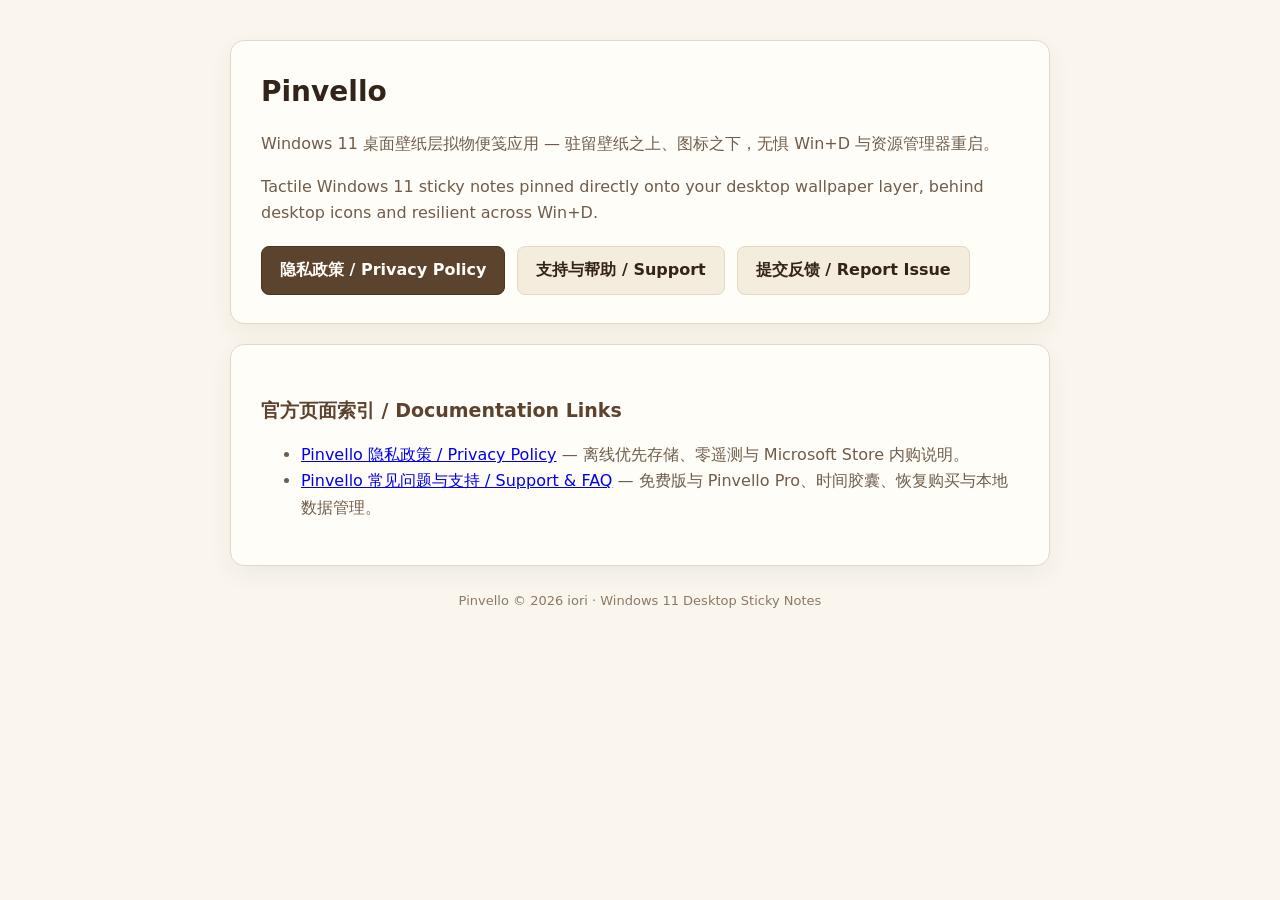
==== index.html @ 38069042 "docs: publish Pinvello privacy policy and support pages" ====
<!DOCTYPE html>
<html lang="zh-Hans">
<head>
  <meta charset="utf-8" />
  <meta name="viewport" content="width=device-width, initial-scale=1" />
  <title>Pinvello — Windows 11 桌面壁纸层便笺 / Desktop Sticky Notes</title>
  <style>
    :root {
      --bg: #faf6ee;
      --card: #fffdf8;
      --border: #e4d8c5;
      --accent: #c29b4e;
      --ink: #332419;
      --muted: #6f5d4b;
      --btn: #5c432e;
      --btn-txt: #fffdf8;
    }
    * { box-sizing: border-box; }
    body {
      margin: 0;
      font-family: "Segoe UI", "Microsoft YaHei UI", system-ui, sans-serif;
      background: var(--bg);
      color: var(--ink);
      line-height: 1.65;
    }
    main {
      max-width: 860px;
      margin: 40px auto;
      padding: 0 20px;
    }
    .card {
      background: var(--card);
      border: 1px solid var(--border);
      border-radius: 14px;
      padding: 28px 30px;
      box-shadow: 0 8px 24px rgba(51, 36, 25, 0.06);
      margin-bottom: 20px;
    }
    h1 { margin: 0 0 8px; font-size: 28px; }
    h2 { margin: 22px 0 8px; font-size: 19px; color: var(--btn); }
    p, li { color: var(--muted); }
    .actions {
      display: flex;
      flex-wrap: wrap;
      gap: 12px;
      margin-top: 20px;
    }
    .btn {
      display: inline-block;
      padding: 10px 18px;
      border-radius: 8px;
      text-decoration: none;
      font-weight: 600;
      border: 1px solid var(--border);
      color: var(--ink);
      background: #f4ecdc;
    }
    .btn-primary {
      background: var(--btn);
      border-color: #4a3422;
      color: var(--btn-txt);
    }
    footer {
      text-align: center;
      font-size: 13px;
      color: #8b7967;
      margin-top: 24px;
    }
  </style>
</head>
<body>
  <main>
    <section class="card">
      <h1>Pinvello</h1>
      <p>Windows 11 桌面壁纸层拟物便笺应用 — 驻留壁纸之上、图标之下，无惧 Win+D 与资源管理器重启。</p>
      <p>Tactile Windows 11 sticky notes pinned directly onto your desktop wallpaper layer, behind desktop icons and resilient across Win+D.</p>
      <div class="actions">
        <a class="btn btn-primary" href="./privacy.html">隐私政策 / Privacy Policy</a>
        <a class="btn" href="./support.html">支持与帮助 / Support</a>
        <a class="btn" href="https://github.com/botmiao/pinvello-docs/issues">提交反馈 / Report Issue</a>
      </div>
    </section>

    <section class="card">
      <h2>官方页面索引 / Documentation Links</h2>
      <ul>
        <li><a href="./privacy.html">Pinvello 隐私政策 / Privacy Policy</a> — 离线优先存储、零遥测与 Microsoft Store 内购说明。</li>
        <li><a href="./support.html">Pinvello 常见问题与支持 / Support & FAQ</a> — 免费版与 Pinvello Pro、时间胶囊、恢复购买与本地数据管理。</li>
      </ul>
    </section>

    <footer>Pinvello &copy; 2026 iori · Windows 11 Desktop Sticky Notes</footer>
  </main>
</body>
</html>
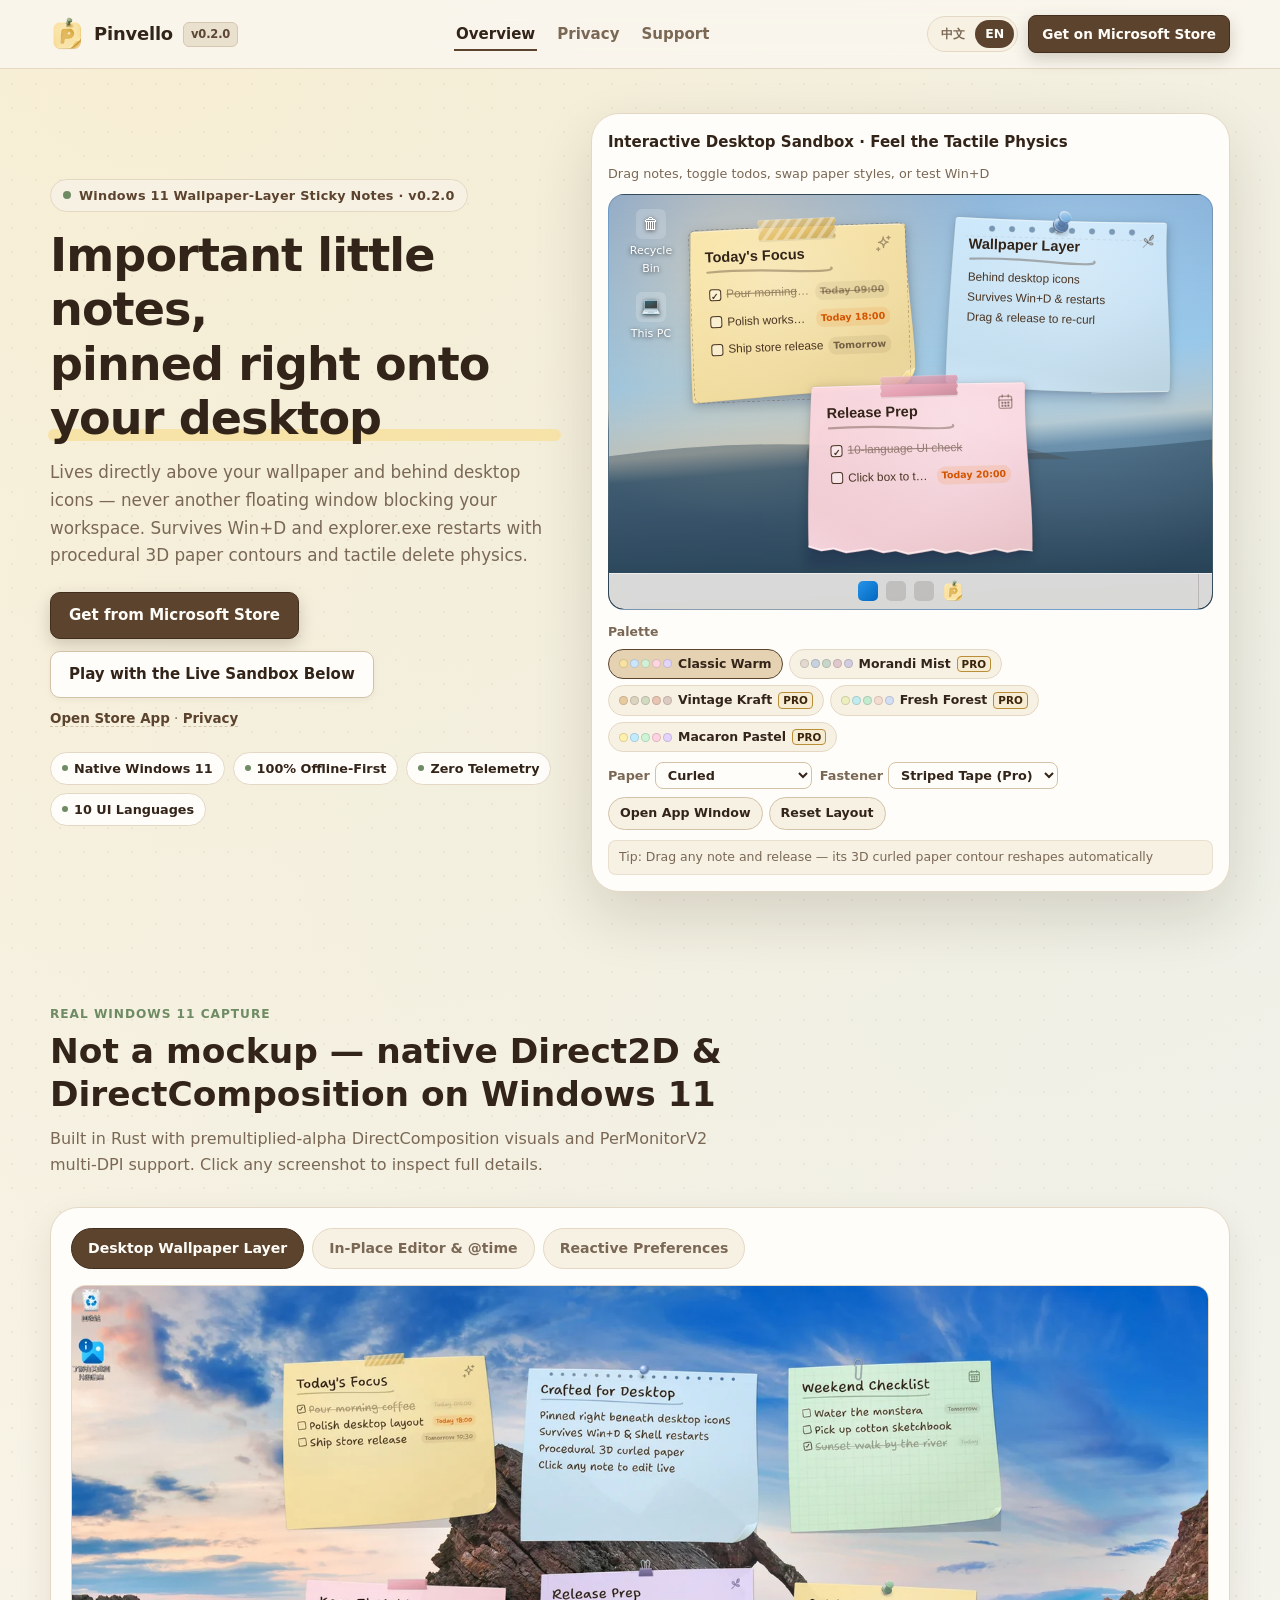
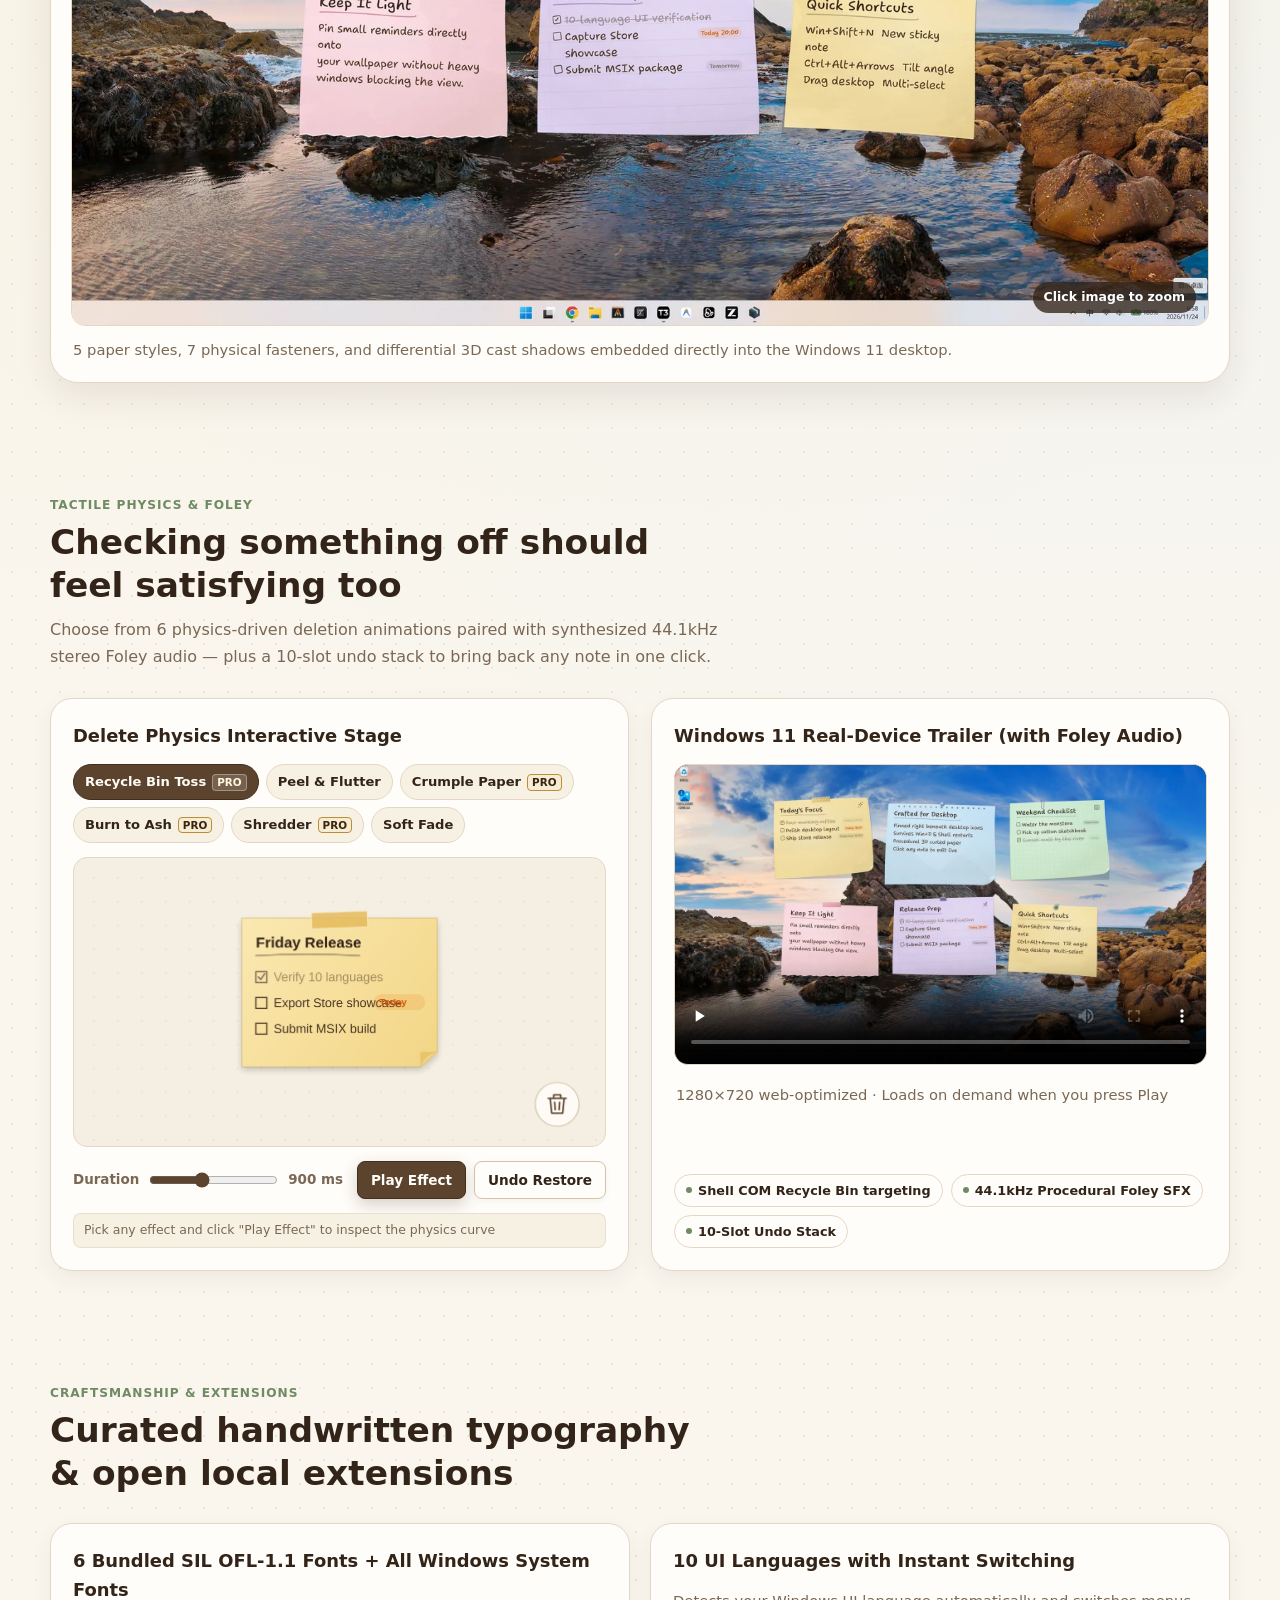
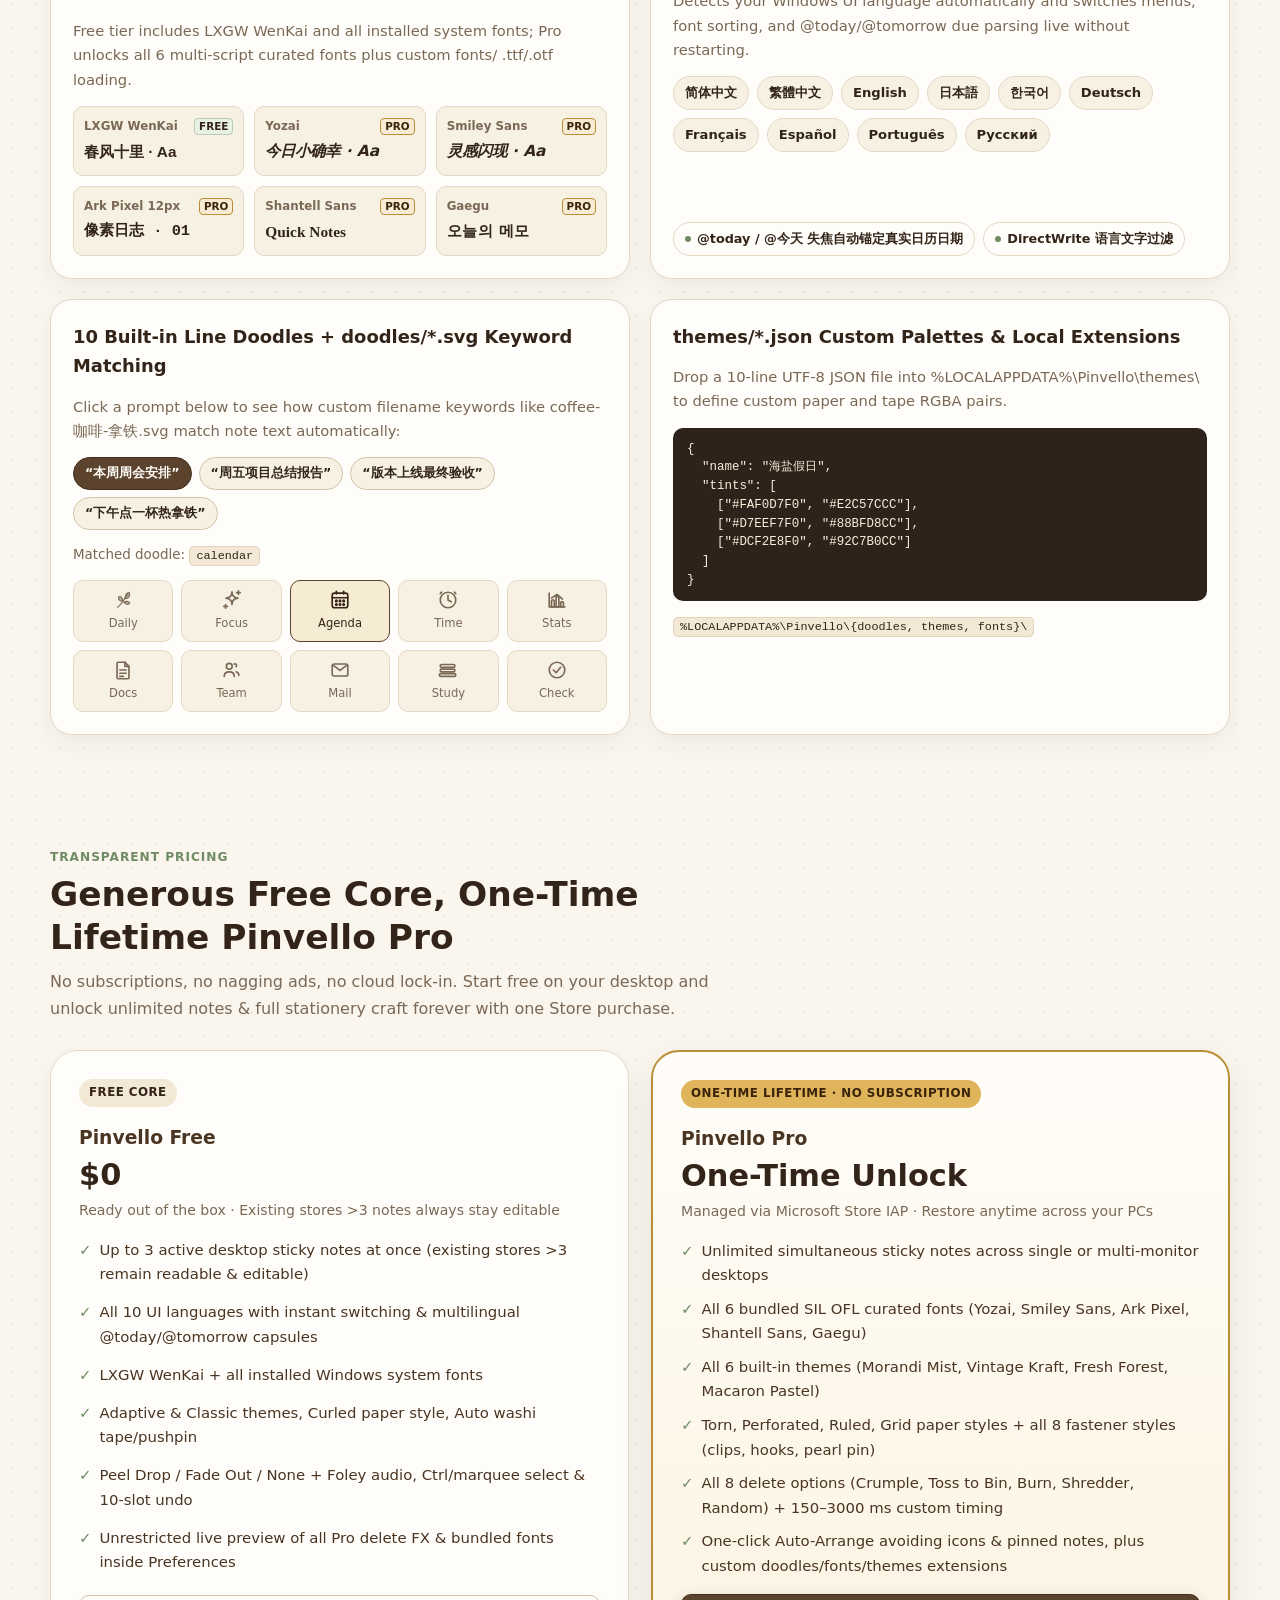
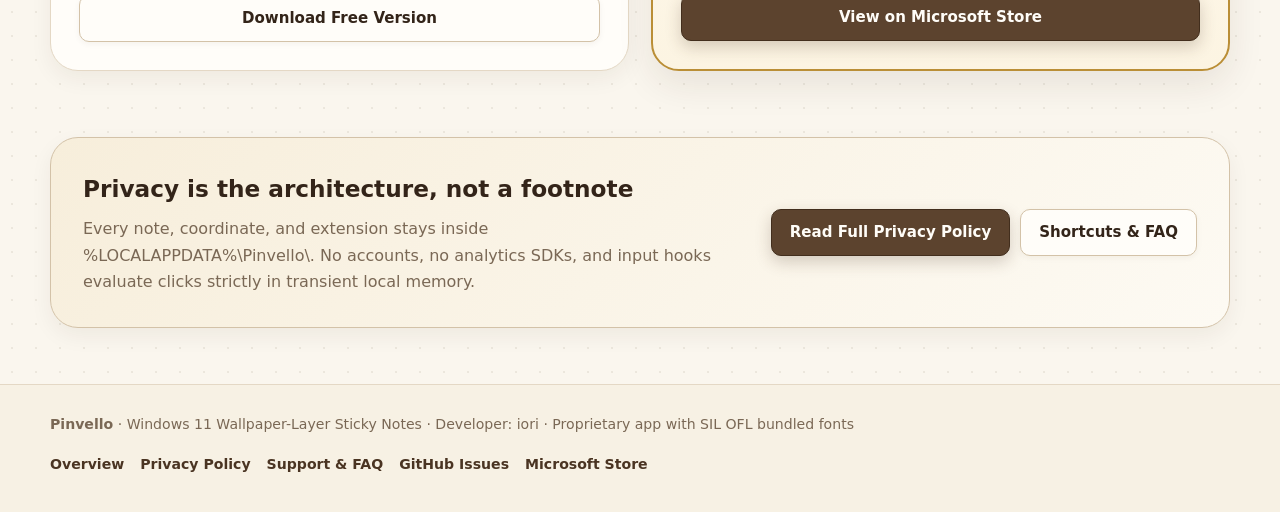
==== commit 91bdef88: "feat(site): upgrade landing page, privacy policy, and support center" ====
--- a/index.html
+++ b/index.html
@@ -3,93 +3,526 @@
 <head>
   <meta charset="utf-8" />
   <meta name="viewport" content="width=device-width, initial-scale=1" />
-  <title>Pinvello — Windows 11 桌面壁纸层便笺 / Desktop Sticky Notes</title>
-  <style>
-    :root {
-      --bg: #faf6ee;
-      --card: #fffdf8;
-      --border: #e4d8c5;
-      --accent: #c29b4e;
-      --ink: #332419;
-      --muted: #6f5d4b;
-      --btn: #5c432e;
-      --btn-txt: #fffdf8;
+  <title
+    data-title-zh="Pinvello — Windows 11 桌面壁纸层拟物便笺"
+    data-title-en="Pinvello — Windows 11 Wallpaper-Layer Sticky Notes"
+  >Pinvello — Windows 11 桌面壁纸层拟物便笺</title>
+  <meta name="description" content="Pinvello 是一款运行在 Windows 11 桌面壁纸层之上、桌面图标之下的拟物便笺应用。无惧 Win+D 与资源管理器重启，支持程序化三维翘角纸感、@time 时间胶囊、6 种物理删除动效与 10 种界面语言，100% 离线隐私优先。" />
+  <link rel="icon" type="image/png" sizes="32x32" href="./assets/img/favicon-32.png" />
+  <link rel="apple-touch-icon" sizes="180x180" href="./assets/img/apple-touch-icon.png" />
+
+  <meta property="og:type" content="website" />
+  <meta property="og:title" content="Pinvello — Windows 11 桌面壁纸层拟物便笺" />
+  <meta property="og:description" content="贴在壁纸之上、图标之下；无惧 Win+D 的手账风桌面便笺，100% 离线优先、零遥测。" />
+  <meta property="og:image" content="./assets/img/og-cover-zh.jpg" />
+  <meta name="twitter:card" content="summary_large_image" />
+
+  <link rel="stylesheet" href="./assets/css/tokens.css" />
+  <link rel="stylesheet" href="./assets/css/main.css" />
+
+  <script type="application/ld+json">
+  {
+    "@context": "https://schema.org",
+    "@type": "SoftwareApplication",
+    "name": "Pinvello",
+    "operatingSystem": "Windows 11",
+    "applicationCategory": "ProductivityApplication",
+    "softwareVersion": "0.2.0",
+    "author": {
+      "@type": "Person",
+      "name": "iori"
+    },
+    "downloadUrl": "https://apps.microsoft.com/detail/9NRGMTLZ4JXN",
+    "offers": {
+      "@type": "Offer",
+      "price": "0",
+      "priceCurrency": "USD"
     }
-    * { box-sizing: border-box; }
-    body {
-      margin: 0;
-      font-family: "Segoe UI", "Microsoft YaHei UI", system-ui, sans-serif;
-      background: var(--bg);
-      color: var(--ink);
-      line-height: 1.65;
-    }
-    main {
-      max-width: 860px;
-      margin: 40px auto;
-      padding: 0 20px;
-    }
-    .card {
-      background: var(--card);
-      border: 1px solid var(--border);
-      border-radius: 14px;
-      padding: 28px 30px;
-      box-shadow: 0 8px 24px rgba(51, 36, 25, 0.06);
-      margin-bottom: 20px;
-    }
-    h1 { margin: 0 0 8px; font-size: 28px; }
-    h2 { margin: 22px 0 8px; font-size: 19px; color: var(--btn); }
-    p, li { color: var(--muted); }
-    .actions {
-      display: flex;
-      flex-wrap: wrap;
-      gap: 12px;
-      margin-top: 20px;
-    }
-    .btn {
-      display: inline-block;
-      padding: 10px 18px;
-      border-radius: 8px;
-      text-decoration: none;
-      font-weight: 600;
-      border: 1px solid var(--border);
-      color: var(--ink);
-      background: #f4ecdc;
-    }
-    .btn-primary {
-      background: var(--btn);
-      border-color: #4a3422;
-      color: var(--btn-txt);
-    }
-    footer {
-      text-align: center;
-      font-size: 13px;
-      color: #8b7967;
-      margin-top: 24px;
-    }
-  </style>
+  }
+  </script>
 </head>
 <body>
+  <header class="site-header">
+    <div class="container header-inner">
+      <a class="brand" href="./index.html">
+        <img src="./assets/img/logo-128.webp" width="34" height="34" alt="Pinvello Logo" />
+        <span>Pinvello</span>
+        <span class="version-badge">v0.2.0</span>
+      </a>
+
+      <nav class="site-nav" id="site-nav" aria-label="主导航">
+        <ul class="nav-links">
+          <li><a class="is-current" href="./index.html" data-i18n="nav.overview">功能与体验</a></li>
+          <li><a href="./privacy.html" data-i18n="nav.privacy">隐私政策</a></li>
+          <li><a href="./support.html" data-i18n="nav.support">支持中心</a></li>
+        </ul>
+      </nav>
+
+      <div class="header-actions">
+        <div class="lang-switch" role="group" aria-label="Language">
+          <button type="button" class="is-active" data-lang-btn="zh" aria-pressed="true">中文</button>
+          <button type="button" data-lang-btn="en" aria-pressed="false">EN</button>
+        </div>
+        <a
+          class="btn btn-primary btn-sm btn-store-nav"
+          href="https://apps.microsoft.com/detail/9NRGMTLZ4JXN"
+          target="_blank"
+          rel="noopener"
+          data-i18n="nav.store"
+        >Microsoft Store 获取</a>
+        <button
+          type="button"
+          class="mobile-toggle"
+          id="mobile-nav-toggle"
+          aria-expanded="false"
+          aria-controls="site-nav"
+        >☰</button>
+      </div>
+    </div>
+  </header>
+
   <main>
-    <section class="card">
-      <h1>Pinvello</h1>
-      <p>Windows 11 桌面壁纸层拟物便笺应用 — 驻留壁纸之上、图标之下，无惧 Win+D 与资源管理器重启。</p>
-      <p>Tactile Windows 11 sticky notes pinned directly onto your desktop wallpaper layer, behind desktop icons and resilient across Win+D.</p>
-      <div class="actions">
-        <a class="btn btn-primary" href="./privacy.html">隐私政策 / Privacy Policy</a>
-        <a class="btn" href="./support.html">支持与帮助 / Support</a>
-        <a class="btn" href="https://github.com/botmiao/pinvello-docs/issues">提交反馈 / Report Issue</a>
+    <!-- Hero + Interactive Windows 11 Desktop Sandbox -->
+    <section class="hero">
+      <div class="container hero-grid">
+        <div class="hero-copy">
+          <div class="eyebrow">
+            <span class="eyebrow-dot" aria-hidden="true"></span>
+            <span data-i18n="hero.eyebrow">Windows 11 壁纸层拟物便笺 · v0.2.0</span>
+          </div>
+          <h1>
+            <span data-i18n="hero.title.a">把重要的小事，</span><br />
+            <span class="hl" data-i18n="hero.title.b">真正贴在桌面上</span>
+          </h1>
+          <p class="hero-lead" data-i18n="hero.lead">
+            驻留于桌面壁纸之上、图标之下——不是悬浮在窗口顶层的遮挡物。无惧 Win+D 显示桌面与资源管理器重启，自带 64 位随机三维翘角纸感与物理拟真销毁动效。
+          </p>
+
+          <div class="hero-actions">
+            <a
+              class="btn btn-primary"
+              href="https://apps.microsoft.com/detail/9NRGMTLZ4JXN"
+              target="_blank"
+              rel="noopener"
+              data-i18n="hero.cta.primary"
+            >从 Microsoft Store 获取</a>
+            <a class="btn" href="#sandbox" data-i18n="hero.cta.try">先在下方试玩桌面沙盒</a>
+          </div>
+          <div class="hero-sublinks">
+            <a href="ms-windows-store://pdp/?productid=9NRGMTLZ4JXN" data-i18n="hero.cta.app">直唤 Windows 商店应用</a>
+            <span> · </span>
+            <a href="./privacy.html" data-i18n="nav.privacy">隐私政策</a>
+          </div>
+
+          <div class="trust-chips">
+            <span class="trust-chip" data-i18n="hero.badge.win11">Windows 11 原生单进程</span>
+            <span class="trust-chip" data-i18n="hero.badge.offline">100% 离线优先</span>
+            <span class="trust-chip" data-i18n="hero.badge.telemetry">零遥测 / 无账号</span>
+            <span class="trust-chip" data-i18n="hero.badge.i18n">10 语种自适应</span>
+          </div>
+        </div>
+
+        <section class="sandbox-card" id="sandbox" aria-label="Windows 11 桌面互动沙盒">
+          <div class="sandbox-top">
+            <strong data-i18n="sandbox.title">互动桌面沙盒 · 动手试试手感</strong>
+            <span data-i18n="sandbox.hint">可直接拖拽便笺、勾选待办，或点右上角演示 Win+D</span>
+          </div>
+
+          <div class="sandbox-stage" id="sandbox-stage">
+            <!-- Coastal horizon backdrop matching Pinvello showcase mood -->
+            <svg class="sandbox-wallpaper-art" viewBox="0 0 640 420" preserveAspectRatio="none" aria-hidden="true">
+              <defs>
+                <linearGradient id="sb_sea_grad" x1="0" y1="0" x2="0" y2="1">
+                  <stop offset="0%" stop-color="rgba(255,222,179,0.22)" />
+                  <stop offset="56%" stop-color="rgba(130,175,212,0.12)" />
+                  <stop offset="100%" stop-color="rgba(26,48,66,0.52)" />
+                </linearGradient>
+              </defs>
+              <rect width="640" height="420" fill="url(#sb_sea_grad)" />
+              <path d="M 0 265 Q 155 245, 290 258 T 640 248 L 640 420 L 0 420 Z" fill="rgba(29, 54, 72, 0.42)" />
+              <path d="M 210 260 C 245 190, 320 170, 360 218 C 388 250, 440 256, 490 268 L 210 268 Z" fill="rgba(72, 58, 46, 0.34)" />
+            </svg>
+
+            <!-- Sticky Notes Layer (z-index: 2, below desktop icons) -->
+            <div class="sandbox-notes-layer" id="sandbox-notes-layer"></div>
+
+            <!-- Desktop Icons Layer (z-index: 4, always above notes) -->
+            <div class="sandbox-icons-layer" aria-hidden="true">
+              <div class="win-icon">
+                <div class="win-icon-glyph">🗑</div>
+                <span data-i18n="sandbox.icon.bin">回收站</span>
+              </div>
+              <div class="win-icon">
+                <div class="win-icon-glyph">💻</div>
+                <span data-i18n="sandbox.icon.pc">此电脑</span>
+              </div>
+            </div>
+
+            <!-- Simulated Foreground Window for Win+D demo (z-index: 6) -->
+            <div class="sandbox-mock-window" id="sandbox-mock-window" aria-hidden="true">
+              <div class="mock-titlebar">
+                <span data-i18n="sandbox.mock.title">正在工作 — 浏览器 / 文档窗口</span>
+                <button type="button" class="mock-min-btn" id="sandbox-mock-min" title="Minimize">─</button>
+              </div>
+              <div class="mock-body">
+                <p style="margin:0" data-i18n="sandbox.mock.body">
+                  普通窗口在顶层工作；按下 Win+D 最小化所有窗口后，Pinvello 依然静静贴在壁纸上。
+                </p>
+                <div class="mock-skeleton">
+                  <span style="width:82%"></span>
+                  <span style="width:65%"></span>
+                  <span style="width:90%"></span>
+                </div>
+              </div>
+            </div>
+
+            <!-- Windows 11 Frosted Taskbar (z-index: 8) -->
+            <div class="sandbox-taskbar">
+              <div class="tb-dots" aria-hidden="true">
+                <span class="tb-app tb-app--win"></span>
+                <span class="tb-app"></span>
+                <span class="tb-app"></span>
+                <span class="tb-app tb-app--pinvello">
+                  <img src="./assets/img/favicon-32.png" width="22" height="22" alt="" />
+                </span>
+              </div>
+              <button
+                type="button"
+                class="tb-show-desktop"
+                id="sandbox-show-desktop"
+                title="Win+D / Show Desktop"
+                aria-label="Show Desktop Win+D"
+              ></button>
+            </div>
+          </div>
+
+          <div class="sandbox-controls">
+            <div class="swatch-row">
+              <span class="ctrl-label" data-i18n="sandbox.theme">主题色卡</span>
+              <div id="sandbox-theme-swatches" class="swatch-row"></div>
+            </div>
+
+            <div class="sandbox-tools-row">
+              <div class="select-group">
+                <label>
+                  <span data-i18n="sandbox.paper">纸张款式</span>
+                  <select id="sandbox-paper-select"></select>
+                </label>
+                <label>
+                  <span data-i18n="sandbox.fastener">固定件</span>
+                  <select id="sandbox-fastener-select"></select>
+                </label>
+              </div>
+
+              <div class="sandbox-btns">
+                <button type="button" class="pill-btn" id="sandbox-wind-btn" data-i18n="sandbox.wind.open">打开前景窗口</button>
+                <button type="button" class="pill-btn" id="sandbox-reset-btn" data-i18n="sandbox.reset">重置排版</button>
+              </div>
+            </div>
+
+            <p class="sandbox-status" id="sandbox-status" role="status"></p>
+          </div>
+        </section>
       </div>
     </section>
 
-    <section class="card">
-      <h2>官方页面索引 / Documentation Links</h2>
-      <ul>
-        <li><a href="./privacy.html">Pinvello 隐私政策 / Privacy Policy</a> — 离线优先存储、零遥测与 Microsoft Store 内购说明。</li>
-        <li><a href="./support.html">Pinvello 常见问题与支持 / Support & FAQ</a> — 免费版与 Pinvello Pro、时间胶囊、恢复购买与本地数据管理。</li>
-      </ul>
+    <!-- Real Windows 11 Showcase -->
+    <section class="section" id="showcase">
+      <div class="container">
+        <div class="section-head">
+          <div class="section-kicker" data-i18n="showcase.eyebrow">REAL WINDOWS 11 CAPTURE</div>
+          <h2 data-i18n="showcase.title">不是网页概念图，而是 Windows 11 原生 Direct2D 渲染实景</h2>
+          <p data-i18n="showcase.desc">
+            基于 Rust 与 DirectComposition 预乘 Alpha 渲染，边缘柔和立体，支持 PerMonitorV2 多屏高分屏。点击图片可放大查看细节。
+          </p>
+        </div>
+
+        <div class="showcase-panel">
+          <div class="tab-bar" role="tablist" aria-label="Windows 11 实机截图切换">
+            <button type="button" class="tab-btn is-active" role="tab" aria-selected="true" data-shot-tab="desktop" data-i18n="showcase.tab.desktop">桌面壁纸层实景</button>
+            <button type="button" class="tab-btn" role="tab" aria-selected="false" data-shot-tab="editor" data-i18n="showcase.tab.editor">原位编辑与时间胶囊</button>
+            <button type="button" class="tab-btn" role="tab" aria-selected="false" data-shot-tab="prefs" data-i18n="showcase.tab.prefs">响应式偏好设置</button>
+          </div>
+
+          <div class="shot-frame" id="showcase-frame" role="button" tabindex="0" aria-label="Zoom screenshot">
+            <img
+              id="showcase-img"
+              src="./assets/img/shot-desktop-zh.webp"
+              width="1600"
+              height="900"
+              loading="lazy"
+              alt="Pinvello Windows 11 壁纸层桌面便笺实机截图"
+            />
+            <span class="shot-zoom-badge" data-i18n="showcase.zoom">点击图片放大细节</span>
+          </div>
+
+          <p class="shot-caption" id="showcase-caption" data-i18n="showcase.cap.desktop">
+            5 种纸张款式、7 种固定件与柔和景深阴影直接融合在 Windows 11 桌面壁纸层。
+          </p>
+        </div>
+      </div>
+
+      <dialog class="lightbox" id="shot-lightbox">
+        <img id="lightbox-img" src="./assets/img/shot-desktop-zh.webp" alt="" />
+        <div class="lightbox-bar">
+          <span id="lightbox-caption"></span>
+          <button type="button" class="btn btn-sm" id="lightbox-close">✕</button>
+        </div>
+      </dialog>
     </section>
 
-    <footer>Pinvello &copy; 2026 iori · Windows 11 Desktop Sticky Notes</footer>
+    <!-- 6 Physical Delete FX Playground + Real Trailer -->
+    <section class="section" id="delete-fx">
+      <div class="container">
+        <div class="section-head">
+          <div class="section-kicker" data-i18n="fx.eyebrow">TACTILE PHYSICS & FOLEY</div>
+          <h2 data-i18n="fx.title">删掉一张完成的小事，也要很有仪式感</h2>
+          <p data-i18n="fx.desc">
+            搭载 6 种物理删除动效与 44.1kHz 程序化拟真音效（撕胶带、揉皱纸球、投掷入桶、燃烧声、碎纸切条）。偏好设置里随时免费试玩，配合 10 条撤销栈秒删秒回。
+          </p>
+        </div>
+
+        <div class="fx-grid">
+          <article class="panel-card">
+            <h3 data-i18n="fx.stage.title">物理删除特效交互试验台</h3>
+            <div class="fx-pills" id="fx-pills"></div>
+            <canvas class="fx-canvas" id="fx-canvas" aria-label="Delete physics simulation canvas"></canvas>
+            <div class="fx-toolbar">
+              <label class="fx-slider">
+                <span data-i18n="fx.duration">动画时长</span>
+                <input type="range" id="fx-duration-slider" min="300" max="1800" step="50" value="900" />
+                <span id="fx-duration-value">900 ms</span>
+              </label>
+              <div style="display:flex;gap:8px">
+                <button type="button" class="btn btn-primary btn-sm" id="fx-replay-btn" data-i18n="fx.replay">播放效果</button>
+                <button type="button" class="btn btn-sm" id="fx-undo-btn" data-i18n="fx.undo">撤销恢复</button>
+              </div>
+            </div>
+            <p class="sandbox-status" id="fx-status" role="status"></p>
+          </article>
+
+          <article class="panel-card">
+            <h3 data-i18n="fx.video.title">Windows 11 真机演示预告片（含实机音效）</h3>
+            <div class="video-wrap">
+              <video
+                id="trailer-video"
+                controls
+                playsinline
+                preload="none"
+                poster="./assets/media/trailer-poster-zh.webp"
+                src="./assets/media/trailer-zh.mp4"
+                data-src-zh="./assets/media/trailer-zh.mp4"
+                data-src-en="./assets/media/trailer-en.mp4"
+                data-poster-zh="./assets/media/trailer-poster-zh.webp"
+                data-poster-en="./assets/media/trailer-poster-en.webp"
+              ></video>
+            </div>
+            <p class="shot-caption" style="margin-top:4px" data-i18n="fx.video.note">
+              1280×720 网页优化版 · 点击播放按需加载，不占用首屏流量
+            </p>
+            <div class="trust-chips" style="margin-top:auto">
+              <span class="trust-chip" data-zh="Shell COM 自动定位桌面回收站" data-en="Shell COM Recycle Bin targeting">Shell COM 自动定位桌面回收站</span>
+              <span class="trust-chip" data-zh="44.1kHz 程序化拟真音效" data-en="44.1kHz Procedural Foley SFX">44.1kHz 程序化拟真音效</span>
+              <span class="trust-chip" data-zh="10 条删除撤销栈" data-en="10-Slot Undo Stack">10 条删除撤销栈</span>
+            </div>
+          </article>
+        </div>
+      </div>
+    </section>
+
+    <!-- Craftsmanship & Local Extensions Bento -->
+    <section class="section" id="extensions">
+      <div class="container">
+        <div class="section-head">
+          <div class="section-kicker" data-i18n="craft.eyebrow">CRAFTSMANSHIP & EXTENSIONS</div>
+          <h2 data-i18n="craft.title">温润手绘字形，与面向创作者的本地扩展体系</h2>
+        </div>
+
+        <div class="bento-grid">
+          <article class="panel-card">
+            <h3 data-i18n="craft.fonts.title">6 款 SIL OFL-1.1 内置手绘体 + 全部系统字体</h3>
+            <p style="margin:0;color:var(--ink-muted);font-size:0.92rem" data-i18n="craft.fonts.desc">
+              开箱即用霞鹜文楷与全部本机系统字体；Pro 解锁全部 6 款精选多语种设计字体，或直接向 fonts/ 目录放入自定义 .ttf / .otf。
+            </p>
+            <div class="font-tiles">
+              <div class="font-tile">
+                <div class="font-tile-head"><span>LXGW WenKai</span><span class="mini-pro" style="background:var(--pin-sage-soft);border-color:var(--pin-sage-border);color:var(--ink)">FREE</span></div>
+                <div class="font-sample" style="font-family:var(--font-hand)">春风十里 · Aa</div>
+              </div>
+              <div class="font-tile">
+                <div class="font-tile-head"><span>Yozai</span><span class="mini-pro">PRO</span></div>
+                <div class="font-sample" style="font-style:italic">今日小确幸 · Aa</div>
+              </div>
+              <div class="font-tile">
+                <div class="font-tile-head"><span>Smiley Sans</span><span class="mini-pro">PRO</span></div>
+                <div class="font-sample" style="font-weight:800;font-style:italic">灵感闪现 · Aa</div>
+              </div>
+              <div class="font-tile">
+                <div class="font-tile-head"><span>Ark Pixel 12px</span><span class="mini-pro">PRO</span></div>
+                <div class="font-sample" style="font-family:var(--font-mono)">像素日志 · 01</div>
+              </div>
+              <div class="font-tile">
+                <div class="font-tile-head"><span>Shantell Sans</span><span class="mini-pro">PRO</span></div>
+                <div class="font-sample" style="font-family:'Segoe Print',cursive">Quick Notes</div>
+              </div>
+              <div class="font-tile">
+                <div class="font-tile-head"><span>Gaegu</span><span class="mini-pro">PRO</span></div>
+                <div class="font-sample" style="letter-spacing:0.03em">오늘의 메모</div>
+              </div>
+            </div>
+          </article>
+
+          <article class="panel-card">
+            <h3 data-i18n="craft.langs.title">10 种界面语言即时切换，无需重启</h3>
+            <p style="margin:0;color:var(--ink-muted);font-size:0.92rem" data-i18n="craft.langs.desc">
+              自动识别 Windows 系统语言初始化，也支持随时在偏好设置一键切换，同步更新菜单、字体检索与 @today/@明天 时间关键词。
+            </p>
+            <div class="lang-cloud">
+              <span class="lang-chip">简体中文</span>
+              <span class="lang-chip">繁體中文</span>
+              <span class="lang-chip">English</span>
+              <span class="lang-chip">日本語</span>
+              <span class="lang-chip">한국어</span>
+              <span class="lang-chip">Deutsch</span>
+              <span class="lang-chip">Français</span>
+              <span class="lang-chip">Español</span>
+              <span class="lang-chip">Português</span>
+              <span class="lang-chip">Русский</span>
+            </div>
+            <div class="trust-chips" style="margin-top:auto">
+              <span class="trust-chip">@today / @今天 失焦自动锚定真实日历日期</span>
+              <span class="trust-chip">DirectWrite 语言文字过滤</span>
+            </div>
+          </article>
+
+          <article class="panel-card">
+            <h3 data-i18n="craft.doodles.title">10 款线性角落插画 + doodles/*.svg 关键词自动匹配</h3>
+            <p style="margin:0;color:var(--ink-muted);font-size:0.92rem" data-i18n="craft.doodles.desc">
+              点击下方演示词，模拟自定义文件 coffee-咖啡-拿铁.svg 如何随正文内容自动显现：
+            </p>
+            <div class="kw-demo-row">
+              <button type="button" class="pill-btn is-accent" data-doodle-demo data-doodle-target="calendar" data-doodle-file="calendar">“本周周会安排”</button>
+              <button type="button" class="pill-btn" data-doodle-demo data-doodle-target="doc" data-doodle-file="doc">“周五项目总结报告”</button>
+              <button type="button" class="pill-btn" data-doodle-demo data-doodle-target="check" data-doodle-file="check">“版本上线最终验收”</button>
+              <button type="button" class="pill-btn" data-doodle-demo data-doodle-target="sparkles" data-doodle-file="custom:coffee-咖啡-拿铁.svg">“下午点一杯热拿铁”</button>
+            </div>
+            <div style="font-size:0.84rem;color:var(--ink-muted)">
+              <span data-i18n="craft.doodles.match">当前匹配图标：</span>
+              <code id="doodle-match-result">calendar</code>
+            </div>
+            <div class="doodle-strip" id="bento-doodles"></div>
+          </article>
+
+          <article class="panel-card">
+            <h3 data-i18n="craft.themes.title">themes/*.json 自定义色卡与 %LOCALAPPDATA% 扩展目录</h3>
+            <p style="margin:0;color:var(--ink-muted);font-size:0.92rem" data-i18n="craft.themes.desc">
+              只需一个 10 行的 UTF-8 JSON 文件，即可为 5 个便笺色槽定义专属纸张与胶带透明色。
+            </p>
+            <pre class="json-box">{
+  "name": "海盐假日",
+  "tints": [
+    ["#FAF0D7F0", "#E2C57CCC"],
+    ["#D7EEF7F0", "#88BFD8CC"],
+    ["#DCF2E8F0", "#92C7B0CC"]
+  ]
+}</pre>
+            <div style="font-size:0.84rem;color:var(--ink-muted)">
+              <code>%LOCALAPPDATA%\Pinvello\{doodles, themes, fonts}\</code>
+            </div>
+          </article>
+        </div>
+      </div>
+    </section>
+
+    <!-- Free vs Pro Comparison -->
+    <section class="section" id="pricing">
+      <div class="container">
+        <div class="section-head">
+          <div class="section-kicker" data-i18n="pricing.eyebrow">TRANSPARENT PRICING</div>
+          <h2 data-i18n="pricing.title">免费版开箱即用，Pinvello Pro 一次性终身买断</h2>
+          <p data-i18n="pricing.desc">
+            没有订阅制焦虑，没有广告与会员弹窗。免费版即可满足轻量桌面便笺日常；需要无限贴纸与全套手作纸感时，一次买断永久解锁。
+          </p>
+        </div>
+
+        <div class="pricing-grid">
+          <article class="tier-card">
+            <span class="tier-badge" data-i18n="pricing.free.badge">FREE CORE</span>
+            <div>
+              <h3 style="margin:0 0 4px" data-i18n="pricing.free.title">Pinvello 免费核心版</h3>
+              <div class="tier-price" data-i18n="pricing.free.price">免费</div>
+              <p style="margin:6px 0 0;color:var(--ink-muted);font-size:0.88rem" data-i18n="pricing.free.sub">
+                开箱可用 · 绝不限制既有便笺的阅读与编辑
+              </p>
+            </div>
+            <ul class="tier-list">
+              <li data-zh="桌面同时保留最多 3 张活跃便笺（超出 3 张的旧数据仍可读可改可删）" data-en="Up to 3 active desktop sticky notes at once (existing stores >3 remain readable & editable)">桌面同时保留最多 3 张活跃便笺（超出 3 张的旧数据仍可读可改可删）</li>
+              <li data-zh="全部 10 种界面语言即时切换，带多语言 @today/@明天 时间胶囊" data-en="All 10 UI languages with instant switching & multilingual @today/@tomorrow capsules">全部 10 种界面语言即时切换，带多语言 @today/@明天 时间胶囊</li>
+              <li data-zh="霞鹜文楷（LXGW WenKai）+ 全部本机 Windows 系统字体" data-en="LXGW WenKai + all installed Windows system fonts">霞鹜文楷（LXGW WenKai）+ 全部本机 Windows 系统字体</li>
+              <li data-zh="随壁纸自适应 & 经典暖阳两套主题、微翘卷角纸、默认胶带/图钉" data-en="Adaptive & Classic themes, Curled paper style, Auto washi tape/pushpin">随壁纸自适应 & 经典暖阳两套主题、微翘卷角纸、默认胶带/图钉</li>
+              <li data-zh="撕下飘落 / 柔和淡出 / 无动画 + 拟真音效，支持 Ctrl/框选与 10 条撤销栈" data-en="Peel Drop / Fade Out / None + Foley audio, Ctrl/marquee select & 10-slot undo">撕下飘落 / 柔和淡出 / 无动画 + 拟真音效，支持 Ctrl/框选与 10 条撤销栈</li>
+              <li data-zh="偏好设置内免费无限制试玩全部 8 种删除特效与 6 款内置手绘字体" data-en="Unrestricted live preview of all Pro delete FX & bundled fonts inside Preferences">偏好设置内免费无限制试玩全部 8 种删除特效与 6 款内置手绘字体</li>
+            </ul>
+            <a class="btn" href="https://apps.microsoft.com/detail/9NRGMTLZ4JXN" target="_blank" rel="noopener" data-i18n="pricing.free.cta">直接免费下载体验</a>
+          </article>
+
+          <article class="tier-card tier-card--pro">
+            <span class="tier-badge" data-i18n="pricing.pro.badge">ONE-TIME LIFETIME · 无订阅</span>
+            <div>
+              <h3 style="margin:0 0 4px" data-i18n="pricing.pro.title">Pinvello Pro</h3>
+              <div class="tier-price" data-i18n="pricing.pro.price">一次买断</div>
+              <p style="margin:6px 0 0;color:var(--ink-muted);font-size:0.88rem" data-i18n="pricing.pro.sub">
+                通过 Microsoft Store 内购解锁 · 绑定微软账号多机恢复
+              </p>
+            </div>
+            <ul class="tier-list">
+              <li data-zh="无限数量桌面便笺，自由平铺你的整块 4K 桌面或双屏工作区" data-en="Unlimited simultaneous sticky notes across single or multi-monitor desktops">无限数量桌面便笺，自由平铺你的整块 4K 桌面或双屏工作区</li>
+              <li data-zh="解锁全部 6 款内置开源手绘体（悠哉、得意黑、方舟像素、Shantell、Gaegu）" data-en="All 6 bundled SIL OFL curated fonts (Yozai, Smiley Sans, Ark Pixel, Shantell Sans, Gaegu)">解锁全部 6 款内置开源手绘体（悠哉、得意黑、方舟像素、Shantell、Gaegu）</li>
+              <li data-zh="解锁全部 6 套高辨识度主题（莫兰迪灰雾、复古牛皮、清爽森系、甜心马卡龙）" data-en="All 6 built-in themes (Morandi Mist, Vintage Kraft, Fresh Forest, Macaron Pastel)">解锁全部 6 套高辨识度主题（莫兰迪灰雾、复古牛皮、清爽森系、甜心马卡龙）</li>
+              <li data-zh="手撕毛边、真实镂空打孔、横线手账、方格点阵 5 种纸张 + 全 8 种固定件形态" data-en="Torn, Perforated, Ruled, Grid paper styles + all 8 fastener styles (clips, hooks, pearl pin)">手撕毛边、真实镂空打孔、横线手账、方格点阵 5 种纸张 + 全 8 种固定件形态</li>
+              <li data-zh="全部 8 种删除特效（揉成纸团、丢进回收站、燃尽化灰、碎纸机、随机）+ 150–3000ms 时长" data-en="All 8 delete options (Crumple, Toss to Bin, Burn, Shredder, Random) + 150–3000 ms custom timing">全部 8 种删除特效（揉成纸团、丢进回收站、燃尽化灰、碎纸机、随机）+ 150–3000ms 时长</li>
+              <li data-zh="一键「自动排列」避让桌面图标与锁定便笺，支持 doodles/、fonts/、themes/ 扩展" data-en="One-click Auto-Arrange avoiding icons & pinned notes, plus custom doodles/fonts/themes extensions">一键「自动排列」避让桌面图标与锁定便笺，支持 doodles/、fonts/、themes/ 扩展</li>
+            </ul>
+            <a class="btn btn-primary" href="https://apps.microsoft.com/detail/9NRGMTLZ4JXN" target="_blank" rel="noopener" data-i18n="pricing.pro.cta">前往 Microsoft Store 了解与获取</a>
+          </article>
+        </div>
+      </div>
+    </section>
+
+    <!-- Privacy-First Trust Banner -->
+    <section class="section" style="padding-top:10px">
+      <div class="container">
+        <div class="trust-banner">
+          <div>
+            <h2 data-i18n="trust.title">隐私是第一原则，而不是附加条款</h2>
+            <p data-i18n="trust.desc">
+              你的每一句草稿、待办和坐标都只保存在本地 %LOCALAPPDATA%\Pinvello\。没有账号系统，没有后台埋点，底层钩子仅在内存即时判定桌面点击。
+            </p>
+          </div>
+          <div class="trust-actions">
+            <a class="btn btn-primary" href="./privacy.html" data-i18n="trust.privacy">阅读完整双语隐私政策</a>
+            <a class="btn" href="./support.html" data-i18n="trust.support">查看快捷键与常见问题</a>
+          </div>
+        </div>
+      </div>
+    </section>
   </main>
+
+  <footer class="site-footer">
+    <div class="container footer-inner">
+      <div>
+        <strong>Pinvello</strong> · <span data-i18n="footer.tagline">Windows 11 桌面壁纸层拟物便笺 · 开发者 iori · 开源字体兼容闭源商业软件</span>
+      </div>
+      <div class="footer-links">
+        <a href="./index.html" data-i18n="footer.home">产品首页</a>
+        <a href="./privacy.html" data-i18n="footer.privacy">隐私政策</a>
+        <a href="./support.html" data-i18n="footer.support">支持中心</a>
+        <a href="https://github.com/botmiao/pinvello-docs/issues" target="_blank" rel="noopener" data-i18n="footer.issues">GitHub 反馈</a>
+        <a href="https://apps.microsoft.com/detail/9NRGMTLZ4JXN" target="_blank" rel="noopener" data-i18n="footer.store">Microsoft Store</a>
+      </div>
+    </div>
+  </footer>
+
+  <script type="module" src="./assets/js/app.js"></script>
 </body>
 </html>
--- a/assets/css/tokens.css
+++ b/assets/css/tokens.css
@@ -0,0 +1,61 @@
+/* Pinvello Design Tokens — extracted from crates/pinvello/src/{palette,settings,ui}.rs */
+:root {
+  /* Paper & Warm Craft Surfaces */
+  --bg: #faf6ee;
+  --surface: #fffdf9;
+  --surface-warm: #f7f1e4;
+  --surface-tint: #f2e8d5;
+  --surface-subtle: #f5efe2;
+  --border: #e4d8c5;
+  --border-strong: #d3c2a8;
+
+  /* Ink & Typography */
+  --ink: #332419;
+  --ink-body: #4a3422;
+  --ink-muted: #7a6855;
+  --ink-faint: #988672;
+
+  /* Brand & Interactive Accents */
+  --accent: #5c432e;
+  --accent-hover: #4b3523;
+  --accent-ink: #fffdf8;
+  --pin-sage: #6e8b63;
+  --pin-sage-soft: #e9f1e5;
+  --pin-sage-border: #b8ccb0;
+
+  /* Pro Lifetime Tier Accent */
+  --pro-gold: #dfb45a;
+  --pro-bg: #f6ebd3;
+  --pro-border: #ba8e36;
+  --pro-ink: #3a240b;
+
+  /* Semantic @time Capsule Tokens */
+  --due-soon-bg: rgba(230, 126, 34, 0.15);
+  --due-soon-ink: #d35400;
+  --due-over-bg: rgba(231, 76, 60, 0.15);
+  --due-over-ink: #c0392b;
+  --due-normal-bg: rgba(74, 52, 34, 0.08);
+  --due-normal-ink: rgba(74, 52, 34, 0.72);
+  --due-done-bg: rgba(0, 0, 0, 0.05);
+  --due-done-ink: rgba(74, 52, 34, 0.45);
+
+  /* Typography Stacks (zero heavy CJK font downloads) */
+  --font-sans: "Segoe UI Variable", "Segoe UI", "Microsoft YaHei UI", "PingFang SC", "Noto Sans CJK SC", system-ui, -apple-system, sans-serif;
+  --font-hand: "LXGW WenKai", "Kaiti SC", "KaiTi", "STKaiti", "Segoe Print", "Bradley Hand", "Segoe UI", cursive, sans-serif;
+  --font-mono: "Cascadia Code", "Consolas", "SFMono-Regular", Menlo, ui-monospace, monospace;
+
+  /* Elevation & Radii */
+  --shadow-xs: 0 2px 6px rgba(51, 36, 25, 0.05);
+  --shadow-sm: 0 8px 22px rgba(51, 36, 25, 0.06);
+  --shadow-md: 0 14px 36px rgba(51, 36, 25, 0.09);
+  --shadow-lg: 0 24px 60px rgba(42, 28, 16, 0.14);
+
+  --radius-sm: 8px;
+  --radius-md: 14px;
+  --radius-lg: 22px;
+  --radius-xl: 28px;
+  --radius-pill: 999px;
+
+  --container-max: 1180px;
+  --header-h: 68px;
+}
--- a/assets/css/main.css
+++ b/assets/css/main.css
@@ -0,0 +1,1634 @@
+/* Pinvello Static Website Stylesheet */
+
+*,
+*::before,
+*::after {
+  box-sizing: border-box;
+}
+
+html {
+  scroll-behavior: smooth;
+}
+
+body {
+  margin: 0;
+  font-family: var(--font-sans);
+  color: var(--ink-body);
+  background-color: var(--bg);
+  background-image:
+    radial-gradient(circle at 12% 0%, rgba(248, 226, 162, 0.36), transparent 42%),
+    radial-gradient(circle at 92% 14%, rgba(202, 230, 250, 0.28), transparent 38%),
+    radial-gradient(rgba(92, 67, 46, 0.085) 1px, transparent 1px);
+  background-size: auto, auto, 24px 24px;
+  line-height: 1.65;
+  overflow-x: hidden;
+  -webkit-font-smoothing: antialiased;
+}
+
+img,
+video,
+svg {
+  display: block;
+  max-width: 100%;
+}
+
+a {
+  color: var(--accent);
+  text-decoration: none;
+}
+
+a:hover {
+  text-decoration: underline;
+}
+
+code {
+  font-family: var(--font-mono);
+  font-size: 0.88em;
+  background: var(--surface-tint);
+  color: var(--ink);
+  padding: 2px 6px;
+  border-radius: 5px;
+  border: 1px solid rgba(211, 194, 168, 0.55);
+  word-break: break-word;
+}
+
+.container {
+  width: min(var(--container-max), calc(100% - 32px));
+  margin-inline: auto;
+}
+
+/* ---------------- Header ---------------- */
+.site-header {
+  position: sticky;
+  top: 0;
+  z-index: 60;
+  background: rgba(250, 246, 238, 0.88);
+  backdrop-filter: blur(12px);
+  border-bottom: 1px solid var(--border);
+}
+
+.header-inner {
+  display: flex;
+  align-items: center;
+  justify-content: space-between;
+  gap: 14px;
+  min-height: var(--header-h);
+  padding: 8px 0;
+}
+
+.brand {
+  display: inline-flex;
+  align-items: center;
+  gap: 10px;
+  color: var(--ink);
+  font-weight: 700;
+  font-size: 1.12rem;
+  letter-spacing: -0.01em;
+  flex-shrink: 0;
+}
+
+.brand:hover {
+  text-decoration: none;
+}
+
+.brand img {
+  width: 34px;
+  height: 34px;
+  border-radius: 8px;
+}
+
+.version-badge {
+  font-size: 0.72rem;
+  font-weight: 700;
+  padding: 2px 7px;
+  border-radius: 6px;
+  background: #eae0ce;
+  color: #5c4735;
+  border: 1px solid #d6c7b0;
+}
+
+.site-nav {
+  display: flex;
+  align-items: center;
+  gap: 20px;
+}
+
+.nav-links {
+  display: flex;
+  align-items: center;
+  gap: 18px;
+  list-style: none;
+  margin: 0;
+  padding: 0;
+}
+
+.nav-links a {
+  font-size: 0.94rem;
+  font-weight: 600;
+  color: var(--ink-muted);
+  padding: 6px 2px;
+  border-bottom: 2px solid transparent;
+  transition: color 0.16s ease, border-color 0.16s ease;
+}
+
+.nav-links a:hover,
+.nav-links a.is-current {
+  color: var(--ink);
+  text-decoration: none;
+  border-bottom-color: var(--accent);
+}
+
+.header-actions {
+  display: flex;
+  align-items: center;
+  gap: 10px;
+  flex-shrink: 0;
+}
+
+.lang-switch {
+  display: inline-flex;
+  padding: 3px;
+  background: var(--surface-warm);
+  border: 1px solid var(--border);
+  border-radius: var(--radius-pill);
+}
+
+.lang-switch button {
+  border: 0;
+  background: transparent;
+  color: var(--ink-muted);
+  font: inherit;
+  font-size: 0.78rem;
+  font-weight: 600;
+  padding: 4px 10px;
+  border-radius: var(--radius-pill);
+  cursor: pointer;
+  transition: background 0.15s ease, color 0.15s ease;
+}
+
+.lang-switch button.is-active {
+  background: var(--accent);
+  color: var(--accent-ink);
+}
+
+.btn {
+  display: inline-flex;
+  align-items: center;
+  justify-content: center;
+  gap: 8px;
+  padding: 10px 18px;
+  border-radius: 10px;
+  font: inherit;
+  font-weight: 600;
+  font-size: 0.94rem;
+  cursor: pointer;
+  border: 1px solid var(--border-strong);
+  background: var(--surface);
+  color: var(--ink);
+  box-shadow: var(--shadow-xs);
+  transition: transform 0.15s ease, background 0.15s ease, box-shadow 0.15s ease;
+  text-decoration: none;
+}
+
+.btn:hover {
+  text-decoration: none;
+  background: var(--surface-warm);
+  transform: translateY(-1px);
+}
+
+.btn-primary {
+  background: var(--accent);
+  border-color: #422e1d;
+  color: var(--accent-ink);
+  box-shadow: 0 6px 16px rgba(74, 52, 34, 0.22);
+}
+
+.btn-primary:hover {
+  background: var(--accent-hover);
+  color: var(--accent-ink);
+}
+
+.btn-sm {
+  padding: 7px 13px;
+  font-size: 0.85rem;
+  border-radius: 8px;
+}
+
+.mobile-toggle {
+  display: none;
+  border: 1px solid var(--border);
+  background: var(--surface);
+  color: var(--ink);
+  border-radius: 8px;
+  padding: 6px 10px;
+  font: inherit;
+  font-size: 0.88rem;
+  font-weight: 600;
+  cursor: pointer;
+}
+
+/* ---------------- Hero + Interactive Sandbox ---------------- */
+.hero {
+  padding: 44px 0 56px;
+}
+
+.hero-grid {
+  display: grid;
+  grid-template-columns: minmax(0, 0.94fr) minmax(0, 1.18fr);
+  gap: 32px;
+  align-items: center;
+}
+
+.eyebrow {
+  display: inline-flex;
+  align-items: center;
+  gap: 8px;
+  padding: 5px 12px;
+  border-radius: var(--radius-pill);
+  background: var(--surface-warm);
+  border: 1px solid var(--border);
+  color: var(--accent);
+  font-size: 0.8rem;
+  font-weight: 700;
+  letter-spacing: 0.02em;
+}
+
+.eyebrow-dot {
+  width: 8px;
+  height: 8px;
+  border-radius: 50%;
+  background: var(--pin-sage);
+}
+
+.hero h1 {
+  margin: 16px 0 14px;
+  font-size: clamp(2rem, 3.6vw, 2.95rem);
+  line-height: 1.18;
+  color: var(--ink);
+  letter-spacing: -0.02em;
+}
+
+.hero h1 .hl {
+  position: relative;
+  display: inline-block;
+  z-index: 1;
+}
+
+.hero h1 .hl::after {
+  content: "";
+  position: absolute;
+  left: -2px;
+  right: -2px;
+  bottom: 4px;
+  height: 12px;
+  background: rgba(248, 226, 162, 0.88);
+  border-radius: 6px;
+  z-index: -1;
+}
+
+.hero-lead {
+  font-size: 1.05rem;
+  color: var(--ink-muted);
+  margin: 0 0 22px;
+  max-width: 54ch;
+}
+
+.hero-actions {
+  display: flex;
+  flex-wrap: wrap;
+  gap: 12px;
+  align-items: center;
+}
+
+.hero-sublinks {
+  margin-top: 10px;
+  font-size: 0.84rem;
+  color: var(--ink-muted);
+}
+
+.hero-sublinks a {
+  font-weight: 600;
+  border-bottom: 1px dashed var(--border-strong);
+}
+
+.trust-chips {
+  display: flex;
+  flex-wrap: wrap;
+  gap: 8px;
+  margin-top: 22px;
+}
+
+.trust-chip {
+  display: inline-flex;
+  align-items: center;
+  gap: 6px;
+  padding: 5px 11px;
+  border-radius: var(--radius-pill);
+  background: var(--surface);
+  border: 1px solid var(--border);
+  font-size: 0.8rem;
+  font-weight: 600;
+  color: var(--ink);
+}
+
+.trust-chip::before {
+  content: "";
+  width: 6px;
+  height: 6px;
+  border-radius: 50%;
+  background: var(--pin-sage);
+}
+
+/* Desktop Sandbox Shell */
+.sandbox-card {
+  background: var(--surface);
+  border: 1px solid var(--border);
+  border-radius: var(--radius-xl);
+  padding: 16px;
+  box-shadow: var(--shadow-lg);
+}
+
+.sandbox-top {
+  display: flex;
+  flex-wrap: wrap;
+  justify-content: space-between;
+  align-items: center;
+  gap: 8px;
+  margin-bottom: 10px;
+}
+
+.sandbox-top strong {
+  font-size: 0.94rem;
+  color: var(--ink);
+}
+
+.sandbox-top span {
+  font-size: 0.8rem;
+  color: var(--ink-muted);
+}
+
+.sandbox-stage {
+  position: relative;
+  height: 416px;
+  border-radius: 16px;
+  overflow: hidden;
+  border: 1px solid rgba(51, 36, 25, 0.14);
+  background:
+    radial-gradient(circle at 22% 18%, rgba(255, 224, 178, 0.65), transparent 44%),
+    radial-gradient(circle at 76% 24%, rgba(164, 214, 250, 0.72), transparent 52%),
+    linear-gradient(175deg, #4b8ad6 0%, #8bc1e8 42%, #c9c7ba 57%, #4d6b80 62%, #29465a 100%);
+  user-select: none;
+}
+
+.sandbox-wallpaper-art {
+  position: absolute;
+  inset: 0;
+  width: 100%;
+  height: 100%;
+  pointer-events: none;
+  opacity: 0.86;
+}
+
+.sandbox-notes-layer {
+  position: absolute;
+  inset: 0 0 38px 0;
+  z-index: 2;
+}
+
+.sandbox-icons-layer {
+  position: absolute;
+  top: 14px;
+  left: 14px;
+  z-index: 4;
+  display: flex;
+  flex-direction: column;
+  gap: 14px;
+  pointer-events: none;
+}
+
+.win-icon {
+  display: flex;
+  flex-direction: column;
+  align-items: center;
+  gap: 3px;
+  width: 56px;
+  text-align: center;
+  color: #fff;
+  text-shadow: 0 1px 4px rgba(0, 0, 0, 0.68);
+  font-size: 11px;
+  font-weight: 500;
+}
+
+.win-icon-glyph {
+  width: 30px;
+  height: 30px;
+  border-radius: 6px;
+  background: rgba(255, 255, 255, 0.18);
+  backdrop-filter: blur(4px);
+  display: grid;
+  place-items: center;
+  font-size: 16px;
+}
+
+/* Mock Foreground App Window for Win+D demo */
+.sandbox-mock-window {
+  position: absolute;
+  inset: 38px 46px 62px 72px;
+  z-index: 6;
+  background: rgba(255, 253, 249, 0.94);
+  backdrop-filter: blur(12px);
+  border: 1px solid rgba(51, 36, 25, 0.18);
+  border-radius: 12px;
+  box-shadow: 0 20px 50px rgba(15, 23, 35, 0.35);
+  display: flex;
+  flex-direction: column;
+  transform: translateY(140%) scale(0.84);
+  opacity: 0;
+  pointer-events: none;
+  transition: transform 0.28s cubic-bezier(0.22, 1, 0.36, 1), opacity 0.22s ease;
+}
+
+.sandbox-mock-window.is-open {
+  transform: translateY(0) scale(1);
+  opacity: 1;
+  pointer-events: auto;
+}
+
+.mock-titlebar {
+  display: flex;
+  justify-content: space-between;
+  align-items: center;
+  padding: 8px 12px;
+  border-bottom: 1px solid var(--border);
+  background: rgba(247, 241, 228, 0.85);
+  border-radius: 12px 12px 0 0;
+  font-size: 0.8rem;
+  font-weight: 700;
+  color: var(--ink);
+}
+
+.mock-min-btn {
+  border: 1px solid var(--border);
+  background: var(--surface);
+  color: var(--ink);
+  border-radius: 6px;
+  width: 26px;
+  height: 22px;
+  cursor: pointer;
+  font-weight: 700;
+}
+
+.mock-body {
+  padding: 20px;
+  font-size: 0.88rem;
+  color: var(--ink-muted);
+}
+
+.mock-skeleton {
+  margin-top: 14px;
+  display: grid;
+  gap: 8px;
+}
+
+.mock-skeleton span {
+  height: 10px;
+  border-radius: 6px;
+  background: rgba(92, 67, 46, 0.11);
+}
+
+/* Windows 11 Frosted Taskbar */
+.sandbox-taskbar {
+  position: absolute;
+  left: 0;
+  right: 0;
+  bottom: 0;
+  height: 36px;
+  z-index: 8;
+  background: rgba(246, 243, 238, 0.86);
+  backdrop-filter: blur(12px);
+  border-top: 1px solid rgba(255, 255, 255, 0.55);
+  display: flex;
+  align-items: center;
+  justify-content: center;
+  gap: 8px;
+  padding: 0 10px;
+}
+
+.tb-dots {
+  display: flex;
+  align-items: center;
+  gap: 8px;
+}
+
+.tb-app {
+  width: 20px;
+  height: 20px;
+  border-radius: 5px;
+  background: rgba(51, 36, 25, 0.14);
+}
+
+.tb-app--win {
+  background: linear-gradient(135deg, #2794e8, #0067c0);
+}
+
+.tb-app--pinvello {
+  width: 22px;
+  height: 22px;
+  border-radius: 5px;
+  overflow: hidden;
+  background: transparent;
+}
+
+.tb-show-desktop {
+  position: absolute;
+  right: 0;
+  top: 0;
+  bottom: 0;
+  width: 14px;
+  border: 0;
+  border-left: 1px solid rgba(51, 36, 25, 0.18);
+  background: transparent;
+  cursor: pointer;
+}
+
+.tb-show-desktop:hover {
+  background: rgba(51, 36, 25, 0.12);
+}
+
+/* Interactive Note Card inside Sandbox */
+.sb-note {
+  position: absolute;
+  cursor: grab;
+  touch-action: none;
+  transition: transform 0.18s cubic-bezier(0.22, 1, 0.36, 1), filter 0.16s ease;
+}
+
+.sb-note.is-dragging {
+  cursor: grabbing;
+  filter: drop-shadow(0 16px 22px rgba(20, 14, 8, 0.28));
+  transition: none;
+}
+
+.sb-note-paper {
+  position: absolute;
+  pointer-events: none;
+}
+
+.sb-note-paper svg {
+  width: 100%;
+  height: 100%;
+}
+
+.sb-note.is-selected .sb-note-paper::after {
+  content: "";
+  position: absolute;
+  inset: 26px;
+  border-radius: 8px;
+  border: 1.5px dashed rgba(92, 67, 46, 0.34);
+  pointer-events: none;
+}
+
+.sb-fastener {
+  position: absolute;
+  left: 50%;
+  transform: translateX(-50%);
+  pointer-events: none;
+  z-index: 3;
+}
+
+.sb-fastener--washi,
+.sb-fastener--striped {
+  top: -11px;
+}
+
+.sb-fastener--pushpin,
+.sb-fastener--roundPin {
+  top: -15px;
+}
+
+.sb-fastener--paperclip {
+  top: -15px;
+  left: 26%;
+}
+
+.sb-fastener--binderClip,
+.sb-fastener--hook {
+  top: -21px;
+}
+
+.sb-doodle {
+  position: absolute;
+  right: 12px;
+  top: 10px;
+  width: 18px;
+  height: 18px;
+  color: rgba(74, 52, 34, 0.45);
+  pointer-events: none;
+}
+
+.sb-doodle svg {
+  width: 100%;
+  height: 100%;
+}
+
+.sb-note-body {
+  position: relative;
+  z-index: 2;
+  padding: 17px 14px 14px;
+  height: 100%;
+  display: flex;
+  flex-direction: column;
+  gap: 5px;
+  font-family: var(--font-hand);
+}
+
+.sb-note-title {
+  font-size: 14.5px;
+  font-weight: 700;
+  color: var(--ink);
+  line-height: 1.25;
+  padding-right: 18px;
+}
+
+.sb-title-underline {
+  margin-top: 2px;
+  line-height: 0;
+}
+
+.sb-note-lines {
+  display: flex;
+  flex-direction: column;
+  gap: 4px;
+  margin-top: 2px;
+}
+
+.sb-text-line {
+  font-size: 11.8px;
+  line-height: 1.35;
+  color: var(--ink-body);
+}
+
+.sb-todo-row {
+  display: flex;
+  align-items: center;
+  gap: 5px;
+  border: 0;
+  background: transparent;
+  padding: 2px 3px;
+  border-radius: 5px;
+  cursor: pointer;
+  text-align: left;
+  font: inherit;
+  font-size: 11.8px;
+  color: var(--ink-body);
+  width: 100%;
+}
+
+.sb-todo-row:hover {
+  background: rgba(51, 36, 25, 0.06);
+}
+
+.sb-checkbox {
+  width: 12px;
+  height: 12px;
+  border: 1.3px solid var(--ink-body);
+  border-radius: 3px;
+  display: inline-grid;
+  place-items: center;
+  font-size: 9px;
+  font-weight: 700;
+  flex-shrink: 0;
+  background: rgba(255, 255, 255, 0.45);
+}
+
+.sb-todo-text {
+  flex: 1;
+  min-width: 0;
+  white-space: nowrap;
+  overflow: hidden;
+  text-overflow: ellipsis;
+}
+
+.sb-todo-row.is-done .sb-todo-text {
+  text-decoration: line-through;
+  opacity: 0.56;
+}
+
+.sb-due {
+  font-family: var(--font-sans);
+  font-size: 9.5px;
+  font-weight: 600;
+  padding: 1px 5px;
+  border-radius: 8px;
+  flex-shrink: 0;
+}
+
+.sb-due--soon {
+  background: var(--due-soon-bg);
+  color: var(--due-soon-ink);
+}
+
+.sb-due--normal {
+  background: var(--due-normal-bg);
+  color: var(--due-normal-ink);
+}
+
+.sb-due--done {
+  background: var(--due-done-bg);
+  color: var(--due-done-ink);
+  text-decoration: line-through;
+}
+
+/* Sandbox Controls Bar */
+.sandbox-controls {
+  margin-top: 12px;
+  display: grid;
+  gap: 10px;
+}
+
+.swatch-row {
+  display: flex;
+  flex-wrap: wrap;
+  align-items: center;
+  gap: 6px;
+}
+
+.ctrl-label {
+  font-size: 0.78rem;
+  font-weight: 700;
+  color: var(--ink-muted);
+  margin-right: 4px;
+}
+
+.swatch-pill {
+  display: inline-flex;
+  align-items: center;
+  gap: 6px;
+  padding: 4px 10px;
+  border-radius: var(--radius-pill);
+  border: 1px solid var(--border);
+  background: var(--surface-warm);
+  color: var(--ink);
+  font: inherit;
+  font-size: 0.78rem;
+  font-weight: 600;
+  cursor: pointer;
+}
+
+.swatch-pill.is-active {
+  background: #e5d2b2;
+  border-color: var(--accent);
+}
+
+.swatch-dots {
+  display: inline-flex;
+  gap: 2px;
+}
+
+.swatch-dot {
+  width: 9px;
+  height: 9px;
+  border-radius: 50%;
+  border: 1px solid rgba(51, 36, 25, 0.16);
+}
+
+.mini-pro {
+  font-size: 0.65rem;
+  font-weight: 800;
+  padding: 1px 4px;
+  border-radius: 4px;
+  background: var(--pro-bg);
+  color: var(--pro-ink);
+  border: 1px solid var(--pro-border);
+  line-height: 1.2;
+}
+
+.sandbox-tools-row {
+  display: flex;
+  flex-wrap: wrap;
+  align-items: center;
+  justify-content: space-between;
+  gap: 8px;
+}
+
+.select-group {
+  display: flex;
+  flex-wrap: wrap;
+  align-items: center;
+  gap: 8px;
+}
+
+.select-group label {
+  display: inline-flex;
+  align-items: center;
+  gap: 5px;
+  font-size: 0.8rem;
+  color: var(--ink-muted);
+  font-weight: 600;
+}
+
+.select-group select {
+  font: inherit;
+  font-size: 0.8rem;
+  padding: 4px 8px;
+  border-radius: 8px;
+  border: 1px solid var(--border-strong);
+  background: var(--surface);
+  color: var(--ink);
+}
+
+.sandbox-btns {
+  display: flex;
+  gap: 6px;
+}
+
+.pill-btn {
+  border: 1px solid var(--border-strong);
+  background: var(--surface-warm);
+  color: var(--ink);
+  font: inherit;
+  font-size: 0.79rem;
+  font-weight: 600;
+  padding: 5px 11px;
+  border-radius: var(--radius-pill);
+  cursor: pointer;
+}
+
+.pill-btn:hover {
+  background: var(--surface-tint);
+}
+
+.pill-btn.is-active,
+.pill-btn.is-accent {
+  background: var(--accent);
+  color: var(--accent-ink);
+  border-color: #422e1d;
+}
+
+.sandbox-status {
+  margin: 0;
+  font-size: 0.78rem;
+  color: var(--ink-muted);
+  padding: 6px 10px;
+  background: var(--surface-warm);
+  border-radius: 8px;
+  border: 1px solid rgba(228, 216, 197, 0.7);
+}
+
+/* ---------------- Section Layout ---------------- */
+.section {
+  padding: 56px 0;
+}
+
+.section-head {
+  max-width: 680px;
+  margin-bottom: 28px;
+}
+
+.section-kicker {
+  font-size: 0.76rem;
+  font-weight: 800;
+  letter-spacing: 0.08em;
+  text-transform: uppercase;
+  color: var(--pin-sage);
+  margin-bottom: 6px;
+}
+
+.section-head h2 {
+  margin: 0 0 10px;
+  font-size: clamp(1.55rem, 2.8vw, 2.15rem);
+  line-height: 1.25;
+  color: var(--ink);
+}
+
+.section-head p {
+  margin: 0;
+  color: var(--ink-muted);
+  font-size: 1rem;
+}
+
+/* ---------------- Real Windows 11 Showcase ---------------- */
+.showcase-panel {
+  background: var(--surface);
+  border: 1px solid var(--border);
+  border-radius: var(--radius-xl);
+  padding: 20px;
+  box-shadow: var(--shadow-md);
+}
+
+.tab-bar {
+  display: flex;
+  flex-wrap: wrap;
+  gap: 8px;
+  margin-bottom: 16px;
+}
+
+.tab-btn {
+  border: 1px solid var(--border);
+  background: var(--surface-warm);
+  color: var(--ink-muted);
+  font: inherit;
+  font-size: 0.88rem;
+  font-weight: 600;
+  padding: 8px 16px;
+  border-radius: var(--radius-pill);
+  cursor: pointer;
+}
+
+.tab-btn.is-active {
+  background: var(--accent);
+  border-color: #422e1d;
+  color: var(--accent-ink);
+}
+
+.shot-frame {
+  position: relative;
+  border-radius: 14px;
+  overflow: hidden;
+  border: 1px solid var(--border);
+  background: #1c2836;
+  cursor: zoom-in;
+}
+
+.shot-frame img {
+  width: 100%;
+  height: auto;
+  aspect-ratio: 16 / 9;
+  object-fit: cover;
+}
+
+.shot-zoom-badge {
+  position: absolute;
+  right: 12px;
+  bottom: 12px;
+  padding: 5px 11px;
+  border-radius: var(--radius-pill);
+  background: rgba(51, 36, 25, 0.78);
+  color: #fff;
+  font-size: 0.78rem;
+  font-weight: 600;
+}
+
+.shot-caption {
+  margin: 12px 2px 0;
+  color: var(--ink-muted);
+  font-size: 0.92rem;
+}
+
+/* Lightbox Dialog */
+.lightbox {
+  border: 0;
+  padding: 14px;
+  border-radius: 16px;
+  background: var(--surface);
+  max-width: min(1100px, 94vw);
+  box-shadow: 0 28px 80px rgba(0, 0, 0, 0.45);
+}
+
+.lightbox::backdrop {
+  background: rgba(24, 17, 11, 0.72);
+  backdrop-filter: blur(4px);
+}
+
+.lightbox img {
+  width: 100%;
+  height: auto;
+  border-radius: 10px;
+}
+
+.lightbox-bar {
+  display: flex;
+  justify-content: space-between;
+  align-items: center;
+  margin-top: 10px;
+  gap: 12px;
+}
+
+/* ---------------- Delete FX + Video Grid ---------------- */
+.fx-grid {
+  display: grid;
+  grid-template-columns: repeat(2, minmax(0, 1fr));
+  gap: 22px;
+}
+
+.panel-card {
+  background: var(--surface);
+  border: 1px solid var(--border);
+  border-radius: var(--radius-lg);
+  padding: 22px;
+  box-shadow: var(--shadow-sm);
+  display: flex;
+  flex-direction: column;
+  gap: 14px;
+}
+
+.panel-card h3 {
+  margin: 0;
+  font-size: 1.12rem;
+  color: var(--ink);
+}
+
+.fx-canvas {
+  width: 100%;
+  height: 290px;
+  border-radius: 14px;
+  border: 1px solid var(--border);
+  background: #f5efe3;
+}
+
+.fx-pills {
+  display: flex;
+  flex-wrap: wrap;
+  gap: 7px;
+}
+
+.fx-pill {
+  display: inline-flex;
+  align-items: center;
+  gap: 6px;
+  padding: 6px 11px;
+  border-radius: var(--radius-pill);
+  border: 1px solid var(--border);
+  background: var(--surface-warm);
+  color: var(--ink);
+  font: inherit;
+  font-size: 0.82rem;
+  font-weight: 600;
+  cursor: pointer;
+}
+
+.fx-pill.is-active {
+  background: var(--accent);
+  border-color: #422e1d;
+  color: var(--accent-ink);
+}
+
+.fx-pill.is-active .mini-pro {
+  background: rgba(255, 255, 255, 0.16);
+  color: #fff7e0;
+  border-color: rgba(255, 255, 255, 0.32);
+}
+
+.fx-toolbar {
+  display: flex;
+  flex-wrap: wrap;
+  justify-content: space-between;
+  align-items: center;
+  gap: 10px;
+}
+
+.fx-slider {
+  display: inline-flex;
+  align-items: center;
+  gap: 8px;
+  font-size: 0.84rem;
+  color: var(--ink-muted);
+  font-weight: 600;
+}
+
+.fx-slider input[type="range"] {
+  accent-color: var(--accent);
+}
+
+.video-wrap {
+  border-radius: 14px;
+  overflow: hidden;
+  border: 1px solid var(--border);
+  background: #1d2530;
+}
+
+.video-wrap video {
+  width: 100%;
+  aspect-ratio: 16 / 9;
+  display: block;
+}
+
+/* ---------------- Bento Ecosystem ---------------- */
+.bento-grid {
+  display: grid;
+  grid-template-columns: repeat(2, minmax(0, 1fr));
+  gap: 20px;
+}
+
+.font-tiles {
+  display: grid;
+  grid-template-columns: repeat(3, minmax(0, 1fr));
+  gap: 10px;
+}
+
+.font-tile {
+  padding: 10px;
+  border-radius: 10px;
+  border: 1px solid var(--border);
+  background: var(--surface-warm);
+  display: flex;
+  flex-direction: column;
+  gap: 3px;
+}
+
+.font-tile-head {
+  display: flex;
+  justify-content: space-between;
+  align-items: center;
+  font-size: 0.74rem;
+  color: var(--ink-muted);
+  font-weight: 700;
+}
+
+.font-sample {
+  font-size: 0.96rem;
+  color: var(--ink);
+  font-weight: 600;
+}
+
+.lang-cloud {
+  display: flex;
+  flex-wrap: wrap;
+  gap: 8px;
+}
+
+.lang-chip {
+  padding: 5px 11px;
+  border-radius: var(--radius-pill);
+  border: 1px solid var(--border);
+  background: var(--surface-warm);
+  font-size: 0.82rem;
+  font-weight: 600;
+  color: var(--ink);
+}
+
+.doodle-strip {
+  display: grid;
+  grid-template-columns: repeat(5, minmax(0, 1fr));
+  gap: 8px;
+}
+
+.doodle-cell {
+  display: flex;
+  flex-direction: column;
+  align-items: center;
+  gap: 3px;
+  padding: 8px 4px;
+  border-radius: 10px;
+  border: 1px solid var(--border);
+  background: var(--surface-warm);
+  font-size: 0.72rem;
+  color: var(--ink-muted);
+  transition: border-color 0.15s ease, background 0.15s ease;
+}
+
+.doodle-cell.is-matched {
+  border-color: var(--accent);
+  background: var(--pro-bg);
+  color: var(--ink);
+}
+
+.doodle-cell svg {
+  width: 22px;
+  height: 22px;
+}
+
+.kw-demo-row {
+  display: flex;
+  flex-wrap: wrap;
+  gap: 7px;
+  align-items: center;
+}
+
+.json-box {
+  margin: 0;
+  padding: 12px 14px;
+  border-radius: 10px;
+  background: #2e231a;
+  color: #f9eed9;
+  font-family: var(--font-mono);
+  font-size: 0.78rem;
+  line-height: 1.5;
+  overflow-x: auto;
+}
+
+/* ---------------- Pricing Cards ---------------- */
+.pricing-grid {
+  display: grid;
+  grid-template-columns: repeat(2, minmax(0, 1fr));
+  gap: 22px;
+}
+
+.tier-card {
+  background: var(--surface);
+  border: 1px solid var(--border);
+  border-radius: var(--radius-xl);
+  padding: 28px;
+  box-shadow: var(--shadow-sm);
+  display: flex;
+  flex-direction: column;
+  gap: 16px;
+}
+
+.tier-card--pro {
+  background: linear-gradient(180deg, #fffdf9 0%, #fcf4e2 100%);
+  border: 2px solid var(--pro-border);
+  box-shadow: var(--shadow-md);
+}
+
+.tier-badge {
+  align-self: flex-start;
+  padding: 4px 10px;
+  border-radius: var(--radius-pill);
+  font-size: 0.74rem;
+  font-weight: 800;
+  letter-spacing: 0.04em;
+  background: var(--surface-tint);
+  color: var(--ink);
+}
+
+.tier-card--pro .tier-badge {
+  background: var(--pro-gold);
+  color: var(--pro-ink);
+}
+
+.tier-price {
+  font-size: 1.9rem;
+  font-weight: 800;
+  color: var(--ink);
+  line-height: 1.15;
+}
+
+.tier-list {
+  list-style: none;
+  margin: 0;
+  padding: 0;
+  display: grid;
+  gap: 9px;
+  flex: 1;
+}
+
+.tier-list li {
+  display: flex;
+  gap: 8px;
+  align-items: flex-start;
+  font-size: 0.93rem;
+  color: var(--ink-body);
+}
+
+.tier-list li::before {
+  content: "✓";
+  color: var(--pin-sage);
+  font-weight: 800;
+  flex-shrink: 0;
+}
+
+/* ---------------- Trust Banner ---------------- */
+.trust-banner {
+  background: linear-gradient(135deg, #f7eedb 0%, #fdfaf3 100%);
+  border: 1px solid var(--border-strong);
+  border-radius: var(--radius-xl);
+  padding: 32px;
+  display: flex;
+  flex-wrap: wrap;
+  justify-content: space-between;
+  align-items: center;
+  gap: 20px;
+  box-shadow: var(--shadow-sm);
+}
+
+.trust-banner h2 {
+  margin: 0 0 8px;
+  font-size: 1.45rem;
+  color: var(--ink);
+}
+
+.trust-banner p {
+  margin: 0;
+  max-width: 62ch;
+  color: var(--ink-muted);
+}
+
+.trust-actions {
+  display: flex;
+  flex-wrap: wrap;
+  gap: 10px;
+}
+
+/* ---------------- Document Pages (privacy.html & support.html) ---------------- */
+.doc-hero {
+  padding: 36px 0 24px;
+}
+
+.doc-hero h1 {
+  margin: 12px 0 8px;
+  font-size: clamp(1.7rem, 3vw, 2.35rem);
+  color: var(--ink);
+}
+
+.doc-summary-grid {
+  display: grid;
+  grid-template-columns: repeat(4, minmax(0, 1fr));
+  gap: 14px;
+  margin: 22px 0 28px;
+}
+
+.doc-sum-card {
+  background: var(--surface);
+  border: 1px solid var(--border);
+  border-radius: var(--radius-md);
+  padding: 16px;
+  box-shadow: var(--shadow-xs);
+}
+
+.doc-sum-card h3 {
+  margin: 0 0 6px;
+  font-size: 0.96rem;
+  color: var(--ink);
+}
+
+.doc-sum-card p,
+.doc-sum-card a {
+  margin: 0;
+  font-size: 0.85rem;
+  color: var(--ink-muted);
+}
+
+.doc-sum-card a {
+  display: inline-block;
+  margin-top: 8px;
+  color: var(--accent);
+  font-weight: 700;
+}
+
+.doc-view-bar {
+  display: flex;
+  flex-wrap: wrap;
+  justify-content: space-between;
+  align-items: center;
+  gap: 12px;
+  margin-bottom: 20px;
+  padding: 10px 14px;
+  background: var(--surface);
+  border: 1px solid var(--border);
+  border-radius: var(--radius-md);
+}
+
+.doc-view-pills {
+  display: inline-flex;
+  gap: 6px;
+}
+
+.doc-layout {
+  display: grid;
+  grid-template-columns: 240px minmax(0, 1fr);
+  gap: 24px;
+  align-items: start;
+  padding-bottom: 56px;
+}
+
+.doc-toc {
+  position: sticky;
+  top: 88px;
+  background: var(--surface);
+  border: 1px solid var(--border);
+  border-radius: var(--radius-md);
+  padding: 16px;
+  box-shadow: var(--shadow-xs);
+}
+
+.doc-toc h2 {
+  margin: 0 0 10px;
+  font-size: 0.85rem;
+  text-transform: uppercase;
+  letter-spacing: 0.05em;
+  color: var(--ink-muted);
+}
+
+.doc-toc ul {
+  list-style: none;
+  margin: 0;
+  padding: 0;
+  display: grid;
+  gap: 7px;
+}
+
+.doc-toc a {
+  font-size: 0.88rem;
+  font-weight: 600;
+  color: var(--ink-body);
+}
+
+.doc-content {
+  display: grid;
+  gap: 20px;
+}
+
+.doc-card {
+  background: var(--surface);
+  border: 1px solid var(--border);
+  border-radius: var(--radius-lg);
+  padding: 26px 28px;
+  box-shadow: var(--shadow-xs);
+}
+
+.doc-card h2 {
+  margin: 0 0 14px;
+  font-size: 1.32rem;
+  color: var(--ink);
+  padding-bottom: 8px;
+  border-bottom: 1px solid var(--border);
+}
+
+.doc-card h3 {
+  margin: 20px 0 8px;
+  font-size: 1.03rem;
+  color: var(--accent);
+}
+
+.doc-card p,
+.doc-card li {
+  color: var(--ink-body);
+}
+
+/* Bilingual Doc View Toggling — when JS is off, both sections remain 100% visible */
+[data-doc-view="zh"] [data-doc-lang="en"] {
+  display: none;
+}
+
+[data-doc-view="en"] [data-doc-lang="zh"] {
+  display: none;
+}
+
+/* Shortcuts Table & Native Details FAQ */
+.table-wrap {
+  overflow-x: auto;
+}
+
+.shortcut-table {
+  width: 100%;
+  border-collapse: collapse;
+  font-size: 0.9rem;
+}
+
+.shortcut-table th,
+.shortcut-table td {
+  text-align: left;
+  padding: 10px 12px;
+  border-bottom: 1px solid var(--border);
+}
+
+.shortcut-table th {
+  color: var(--ink);
+  background: var(--surface-warm);
+  font-weight: 700;
+}
+
+kbd {
+  font-family: var(--font-mono);
+  font-size: 0.82em;
+  padding: 2px 6px;
+  border-radius: 5px;
+  background: var(--surface-warm);
+  border: 1px solid var(--border-strong);
+  box-shadow: inset 0 -1px 0 var(--border-strong);
+  color: var(--ink);
+}
+
+details.faq-item {
+  border: 1px solid var(--border);
+  border-radius: 10px;
+  background: var(--surface-warm);
+  padding: 12px 16px;
+  margin-top: 10px;
+}
+
+details.faq-item summary {
+  cursor: pointer;
+  font-weight: 700;
+  color: var(--ink);
+}
+
+details.faq-item[open] summary {
+  margin-bottom: 8px;
+}
+
+/* ---------------- Footer ---------------- */
+.site-footer {
+  border-top: 1px solid var(--border);
+  background: var(--surface-warm);
+  padding: 28px 0 36px;
+  font-size: 0.88rem;
+  color: var(--ink-muted);
+}
+
+.footer-inner {
+  display: flex;
+  flex-wrap: wrap;
+  justify-content: space-between;
+  align-items: center;
+  gap: 16px;
+}
+
+.footer-links {
+  display: flex;
+  flex-wrap: wrap;
+  gap: 16px;
+}
+
+.footer-links a {
+  color: var(--ink-body);
+  font-weight: 600;
+}
+
+/* ---------------- Responsive Breakpoints ---------------- */
+@media (max-width: 980px) {
+  .hero-grid,
+  .fx-grid,
+  .bento-grid,
+  .pricing-grid {
+    grid-template-columns: 1fr;
+  }
+
+  .doc-summary-grid {
+    grid-template-columns: repeat(2, minmax(0, 1fr));
+  }
+
+  .doc-layout {
+    grid-template-columns: 1fr;
+  }
+
+  .doc-toc {
+    position: static;
+  }
+}
+
+@media (max-width: 780px) {
+  .mobile-toggle {
+    display: inline-flex;
+  }
+
+  .site-nav {
+    display: none;
+    position: absolute;
+    left: 0;
+    right: 0;
+    top: 100%;
+    background: var(--surface);
+    border-bottom: 1px solid var(--border);
+    padding: 14px 16px;
+    flex-direction: column;
+    align-items: flex-start;
+    gap: 12px;
+    box-shadow: var(--shadow-md);
+  }
+
+  .site-nav.is-open {
+    display: flex;
+  }
+
+  .nav-links {
+    flex-direction: column;
+    align-items: flex-start;
+    gap: 8px;
+    width: 100%;
+  }
+
+  .font-tiles {
+    grid-template-columns: repeat(2, minmax(0, 1fr));
+  }
+
+  .doodle-strip {
+    grid-template-columns: repeat(5, minmax(0, 1fr));
+  }
+
+  .header-actions .btn-store-nav {
+    display: none;
+  }
+}
+
+@media (max-width: 520px) {
+  .doc-summary-grid {
+    grid-template-columns: 1fr;
+  }
+
+  .sandbox-stage {
+    height: 506px;
+  }
+
+  .sandbox-mock-window {
+    inset: 28px 16px 52px 16px;
+  }
+
+  .doc-card {
+    padding: 18px 16px;
+  }
+}
+
+@media (prefers-reduced-motion: reduce) {
+  html {
+    scroll-behavior: auto;
+  }
+
+  *,
+  *::before,
+  *::after {
+    transition-duration: 0.01ms !important;
+    animation-duration: 0.01ms !important;
+  }
+}
